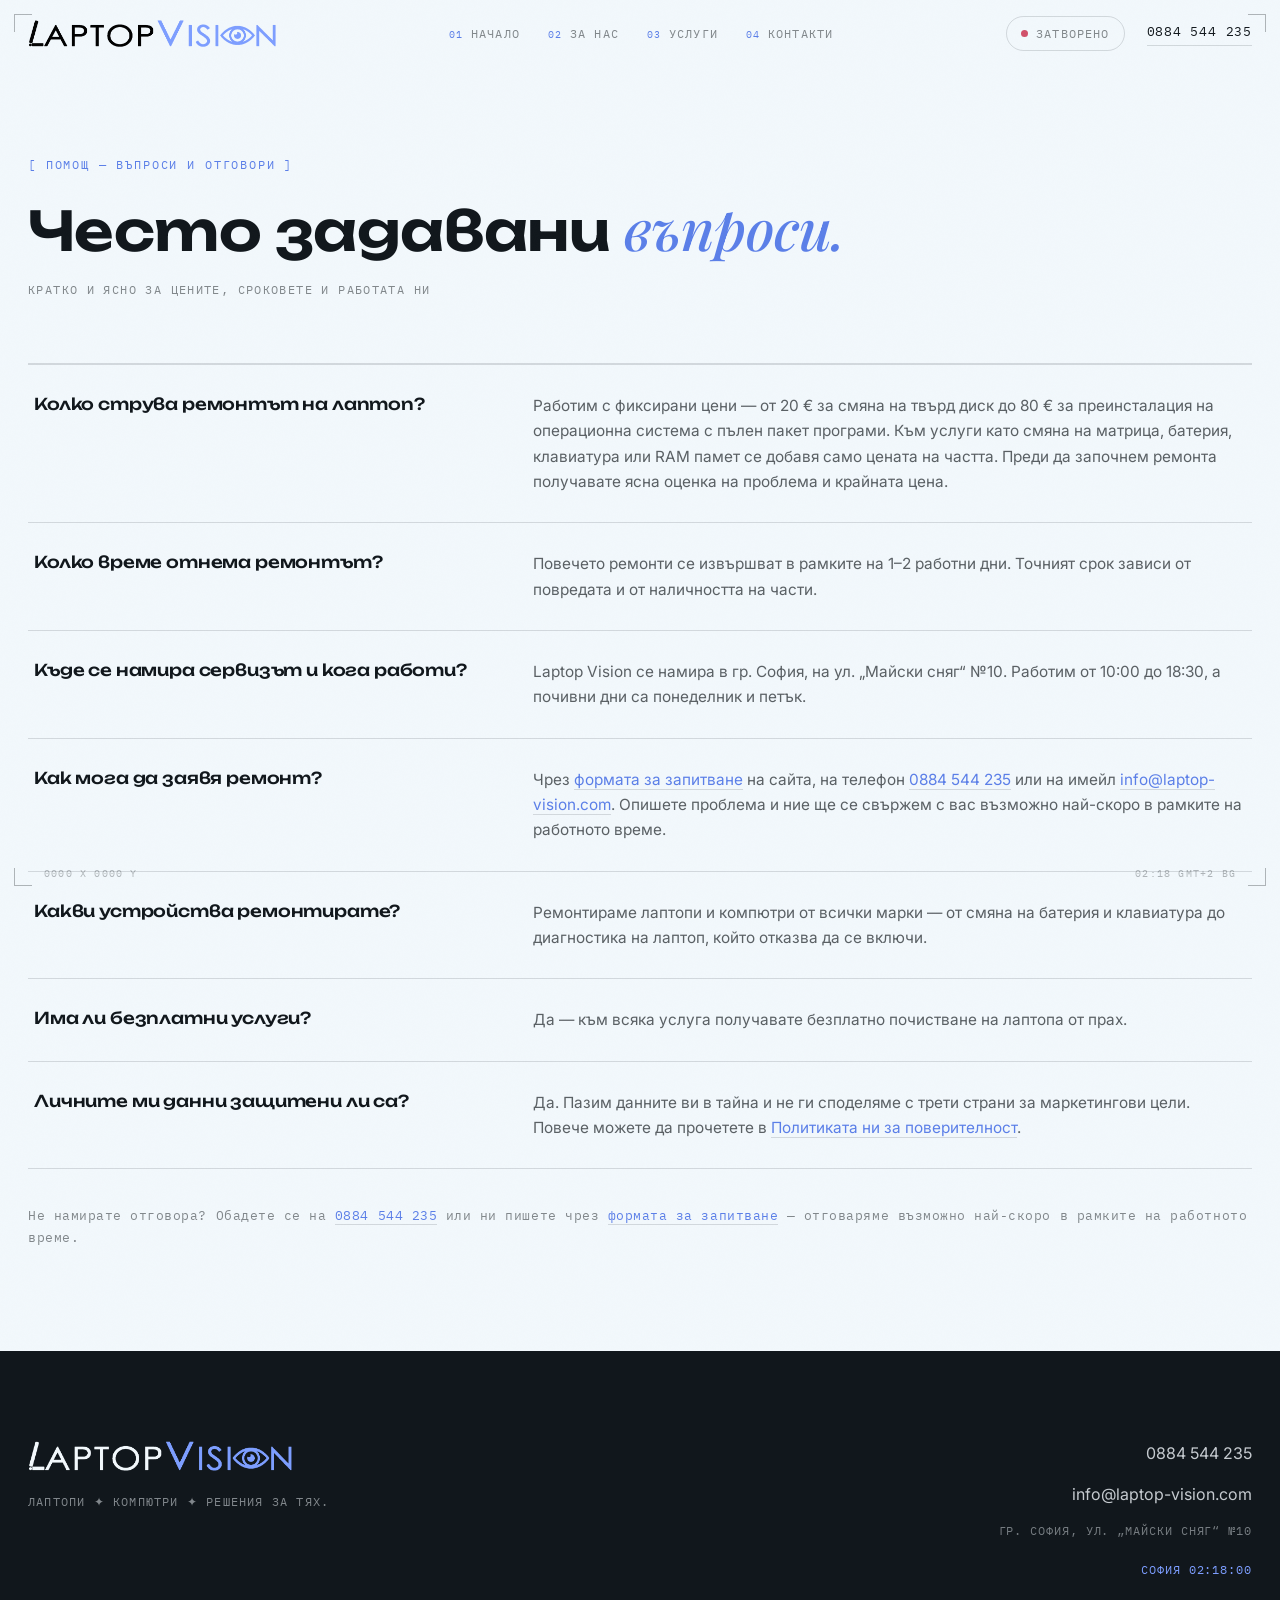
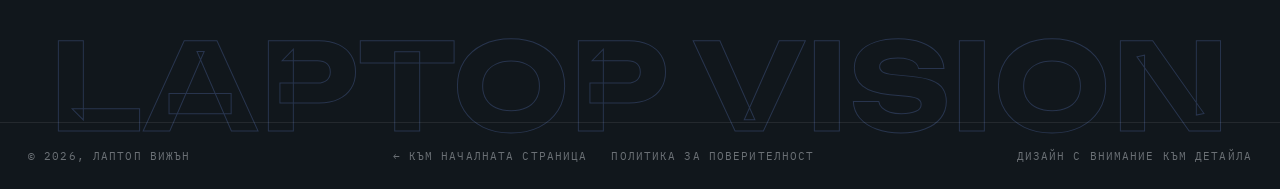
==== faq.html @ ecd18045 "Initial commit" ====
<!DOCTYPE html>
<html lang="bg">
<head>
<meta charset="UTF-8">
<meta name="viewport" content="width=device-width, initial-scale=1.0">
<title>Често задавани въпроси | Laptop Vision — Сервиз за лаптопи, София</title>
<meta name="description" content="Отговори на честите въпроси за Laptop Vision — цени за ремонт на лаптопи, срокове, работно време, адрес в София и защита на личните данни.">
<meta name="robots" content="index, follow">
<meta name="author" content="Laptop Vision">
<meta name="theme-color" content="#7d9eff">
<link rel="canonical" href="https://laptop-vision.com/faq.html">
<meta property="og:type" content="website">
<meta property="og:site_name" content="Laptop Vision">
<meta property="og:locale" content="bg_BG">
<meta property="og:url" content="https://laptop-vision.com/faq.html">
<meta property="og:title" content="Често задавани въпроси | Laptop Vision">
<meta property="og:description" content="Цени, срокове, работно време и отговори на честите въпроси за ремонта на лаптопи и компютри в София.">
<meta property="og:image" content="https://laptop-vision.com/assets/og-image.jpg">
<meta name="twitter:card" content="summary_large_image">
<meta name="twitter:image" content="https://laptop-vision.com/assets/og-image.jpg">
<link rel="icon" type="image/png" href="assets/favicon.png">
<link rel="apple-touch-icon" href="assets/apple-touch-icon.png">
<link rel="preconnect" href="https://fonts.googleapis.com">
<link rel="preconnect" href="https://fonts.gstatic.com" crossorigin>
<link href="https://fonts.googleapis.com/css2?family=Unbounded:wght@400;500;600;700&family=Inter:wght@400;500;600&family=IBM+Plex+Mono:wght@400;500&family=Playfair+Display:ital,wght@1,500;1,600&display=swap" rel="stylesheet">
<link rel="stylesheet" href="styles.css">
<script type="application/ld+json">
{
  "@context": "https://schema.org",
  "@type": "FAQPage",
  "@id": "https://laptop-vision.com/faq.html#faq",
  "inLanguage": "bg",
  "mainEntity": [
    {
      "@type": "Question",
      "name": "Колко струва ремонтът на лаптоп?",
      "acceptedAnswer": { "@type": "Answer", "text": "Работим с фиксирани цени — от 20 € за смяна на твърд диск до 80 € за преинсталация на операционна система с пълен пакет програми. Към услуги като смяна на матрица, батерия, клавиатура или RAM памет се добавя само цената на частта. Преди да започнем ремонта получавате ясна оценка на проблема и крайната цена." }
    },
    {
      "@type": "Question",
      "name": "Колко време отнема ремонтът?",
      "acceptedAnswer": { "@type": "Answer", "text": "Повечето ремонти се извършват в рамките на 1–2 работни дни. Точният срок зависи от повредата и от наличността на части." }
    },
    {
      "@type": "Question",
      "name": "Къде се намира сервизът и кога работи?",
      "acceptedAnswer": { "@type": "Answer", "text": "Laptop Vision се намира в гр. София, на ул. „Майски сняг“ №10. Работим от 10:00 до 18:30, а почивни дни са понеделник и петък." }
    },
    {
      "@type": "Question",
      "name": "Как мога да заявя ремонт?",
      "acceptedAnswer": { "@type": "Answer", "text": "Чрез формата за запитване на сайта, на телефон 0884 544 235 или на имейл info@laptop-vision.com. Опишете проблема и ние ще се свържем с вас възможно най-скоро в рамките на работното време." }
    },
    {
      "@type": "Question",
      "name": "Какви устройства ремонтирате?",
      "acceptedAnswer": { "@type": "Answer", "text": "Ремонтираме лаптопи и компютри от всички марки — от смяна на батерия и клавиатура до диагностика на лаптоп, който отказва да се включи." }
    },
    {
      "@type": "Question",
      "name": "Има ли безплатни услуги?",
      "acceptedAnswer": { "@type": "Answer", "text": "Да — към всяка услуга получавате безплатно почистване на лаптопа от прах." }
    },
    {
      "@type": "Question",
      "name": "Личните ми данни защитени ли са?",
      "acceptedAnswer": { "@type": "Answer", "text": "Да. Пазим данните ви в тайна и не ги споделяме с трети страни за маркетингови цели. Повече можете да прочетете в Политиката ни за поверителност." }
    }
  ]
}
</script>
</head>
<body>

<!-- HUD frame -->
<div class="hud" aria-hidden="true">
  <span class="hud-corner hud-tl"></span>
  <span class="hud-corner hud-tr"></span>
  <span class="hud-corner hud-bl"></span>
  <span class="hud-corner hud-br"></span>
  <span class="hud-coords" id="hudCoords">0000 X 0000 Y</span>
  <span class="hud-time"><span id="hudClock">--:--</span> GMT+2 BG</span>
</div>
<div class="scroll-progress" id="scrollProgress" aria-hidden="true"></div>
<div class="grain" aria-hidden="true"></div>
<div class="cursor" id="cursor" aria-hidden="true"><span></span></div>

<!-- ============ NAV ============ -->
<header class="nav" id="nav">
  <div class="nav-inner">
    <a href="index.html" class="nav-logo" aria-label="Laptop Vision — начало">
      <img src="assets/logo.png" alt="Laptop Vision — сервиз за лаптопи и компютри в София" width="1914" height="231">
    </a>
    <nav class="nav-links" id="navLinks" aria-label="Основна навигация">
      <a href="index.html#home" class="nav-link"><i>01</i>Начало</a>
      <a href="index.html#about" class="nav-link"><i>02</i>За нас</a>
      <a href="index.html#services" class="nav-link"><i>03</i>Услуги</a>
      <a href="index.html#contacts" class="nav-link"><i>04</i>Контакти</a>
    </nav>
    <div class="nav-actions">
      <span class="nav-status" id="navStatus"><span class="status-dot"></span><em>—</em></span>
      <a href="tel:0884544235" class="nav-phone">0884 544 235</a>
      <a href="tel:0884544235" class="nav-call" aria-label="Обадете ни се — 0884 544 235">
        <svg viewBox="0 0 24 24" fill="none" stroke="currentColor" stroke-width="2.1" stroke-linecap="round" stroke-linejoin="round" aria-hidden="true"><path d="M22 16.92v3a2 2 0 0 1-2.18 2 19.79 19.79 0 0 1-8.63-3.07 19.5 19.5 0 0 1-6-6 19.79 19.79 0 0 1-3.07-8.67A2 2 0 0 1 4.11 2h3a2 2 0 0 1 2 1.72 12.84 12.84 0 0 0 .7 2.81 2 2 0 0 1-.45 2.11L8.09 9.91a16 16 0 0 0 6 6l1.27-1.27a2 2 0 0 1 2.11-.45 12.84 12.84 0 0 0 2.81.7A2 2 0 0 1 22 16.92z"/></svg>
      </a>
      <button class="nav-burger" id="navBurger" aria-label="Меню" aria-expanded="false">
        <span></span><span></span>
      </button>
    </div>
  </div>
</header>

<main>

<!-- ============ ЧЕСТО ЗАДАВАНИ ВЪПРОСИ ============ -->
<section class="legal">
  <div class="container">
    <header class="sec-head legal-head">
      <span class="sec-tag">[ Помощ — Въпроси и отговори ]</span>
      <h1 class="sec-title">Често задавани <em>въпроси.</em></h1>
      <p class="legal-updated">Кратко и ясно за цените, сроковете и работата ни</p>
    </header>

    <div class="faq-list">
      <div class="faq-item">
        <h3>Колко струва ремонтът на лаптоп?</h3>
        <p>Работим с фиксирани цени — от 20 € за смяна на твърд диск до 80 € за преинсталация на операционна система с пълен пакет програми. Към услуги като смяна на матрица, батерия, клавиатура или RAM памет се добавя само цената на частта. Преди да започнем ремонта получавате ясна оценка на проблема и крайната цена.</p>
      </div>
      <div class="faq-item">
        <h3>Колко време отнема ремонтът?</h3>
        <p>Повечето ремонти се извършват в рамките на 1–2 работни дни. Точният срок зависи от повредата и от наличността на части.</p>
      </div>
      <div class="faq-item">
        <h3>Къде се намира сервизът и кога работи?</h3>
        <p>Laptop Vision се намира в гр. София, на ул. „Майски сняг“ №10. Работим от 10:00 до 18:30, а почивни дни са понеделник и петък.</p>
      </div>
      <div class="faq-item">
        <h3>Как мога да заявя ремонт?</h3>
        <p>Чрез <a href="index.html#contacts">формата за запитване</a> на сайта, на телефон <a href="tel:0884544235">0884 544 235</a> или на имейл <a href="mailto:info@laptop-vision.com">info@laptop-vision.com</a>. Опишете проблема и ние ще се свържем с вас възможно най-скоро в рамките на работното време.</p>
      </div>
      <div class="faq-item">
        <h3>Какви устройства ремонтирате?</h3>
        <p>Ремонтираме лаптопи и компютри от всички марки — от смяна на батерия и клавиатура до диагностика на лаптоп, който отказва да се включи.</p>
      </div>
      <div class="faq-item">
        <h3>Има ли безплатни услуги?</h3>
        <p>Да — към всяка услуга получавате безплатно почистване на лаптопа от прах.</p>
      </div>
      <div class="faq-item">
        <h3>Личните ми данни защитени ли са?</h3>
        <p>Да. Пазим данните ви в тайна и не ги споделяме с трети страни за маркетингови цели. Повече можете да прочетете в <a href="privacy.html">Политиката ни за поверителност</a>.</p>
      </div>
    </div>

    <p class="faq-more">Не намирате отговора? Обадете се на <a href="tel:0884544235">0884 544 235</a> или ни пишете чрез <a href="index.html#contacts">формата за запитване</a> — отговаряме възможно най-скоро в рамките на работното време.</p>
  </div>
</section>

</main>

<!-- ============ FOOTER ============ -->
<footer class="footer">
  <div class="container">
    <div class="footer-top">
      <div class="footer-brand">
        <img src="assets/logo-light.png" alt="Laptop Vision" class="footer-logo" width="1914" height="231" loading="lazy" decoding="async">
        <p class="footer-slogan">Лаптопи ✦ Компютри ✦ Решения за тях.</p>
      </div>
      <div class="footer-contact">
        <a href="tel:0884544235">0884 544 235</a>
        <a href="mailto:info@laptop-vision.com">info@laptop-vision.com</a>
        <span>гр. София, ул. „Майски сняг“ №10</span>
        <span class="footer-clock" id="footerClock">София --:--:--</span>
      </div>
    </div>
  </div>
  <div class="footer-ghost" aria-hidden="true">LAPTOP VISION</div>
  <div class="footer-bottom">
    <div class="container">
      <span>© <span id="year">2026</span>, Лаптоп Вижън</span>
      <span class="footer-links">
        <a href="index.html" class="footer-legal">← Към началната страница</a>
        <a href="privacy.html" class="footer-legal">Политика за поверителност</a>
      </span>
      <span>Дизайн с внимание към детайла</span>
    </div>
  </div>
</footer>

<script src="script.js"></script>
</body>
</html>
---- styles.css ----
/* ============================================================
   Laptop Vision — technical editorial
   Wisteria #7d9eff · Alice #f2f8fc · Ink #11171c
   ============================================================ */

:root {
  --wisteria: #7d9eff;
  --wisteria-deep: #5b7fe8;
  --wisteria-soft: rgba(125, 158, 255, 0.13);
  --alice: #f2f8fc;
  --ink: #11171c;
  --ink-70: rgba(17, 23, 28, 0.68);
  --ink-50: rgba(17, 23, 28, 0.5);
  --ink-30: rgba(17, 23, 28, 0.3);
  --line: rgba(17, 23, 28, 0.14);
  --line-soft: rgba(17, 23, 28, 0.08);
  --font-d: "Unbounded", sans-serif;
  --font-b: "Inter", sans-serif;
  --font-m: "IBM Plex Mono", monospace;
  --font-s: "Playfair Display", serif;
  --ease: cubic-bezier(0.22, 1, 0.36, 1);
}

* { margin: 0; padding: 0; box-sizing: border-box; }
html { scroll-behavior: smooth; -webkit-text-size-adjust: 100%; }

body {
  font-family: var(--font-b);
  background: var(--alice);
  color: var(--ink);
  line-height: 1.65;
  overflow-x: hidden;
}

::selection { background: var(--wisteria); color: var(--ink); }
img { max-width: 100%; display: block; }
a { color: inherit; text-decoration: none; }
button { font-family: inherit; cursor: pointer; border: none; background: none; }
input, select, textarea { font-family: inherit; font-size: 1rem; color: var(--ink); }
ul { list-style: none; }

:focus-visible { outline: 2px solid var(--wisteria-deep); outline-offset: 3px; }

.container { width: min(1240px, calc(100% - 56px)); margin-inline: auto; }
.section { padding: clamp(56px, 6.5vw, 96px) 0; scroll-margin-top: 60px; position: relative; }

/* ---------- Grain ---------- */
.grain {
  position: fixed; inset: -50%; z-index: 2000; pointer-events: none;
  background-image: url("data:image/svg+xml,%3Csvg xmlns='http://www.w3.org/2000/svg' width='300' height='300'%3E%3Cfilter id='n'%3E%3CfeTurbulence type='fractalNoise' baseFrequency='0.9' numOctaves='2'/%3E%3C/filter%3E%3Crect width='300' height='300' filter='url(%23n)' opacity='0.5'/%3E%3C/svg%3E");
  opacity: 0.035;
  animation: grainShift 0.9s steps(4) infinite;
}
@keyframes grainShift {
  0% { transform: translate(0,0); } 25% { transform: translate(-2%,1%); }
  50% { transform: translate(1%,-2%); } 75% { transform: translate(-1%,2%); } 100% { transform: translate(0,0); }
}

/* ---------- HUD frame ---------- */
.hud { position: fixed; inset: 0; z-index: 1500; pointer-events: none; }
.hud-corner {
  position: absolute; width: 18px; height: 18px;
  border-color: var(--ink-30); border-style: solid; border-width: 0;
}
.hud-tl { top: 14px; left: 14px; border-top-width: 1px; border-left-width: 1px; }
.hud-tr { top: 14px; right: 14px; border-top-width: 1px; border-right-width: 1px; }
.hud-bl { bottom: 14px; left: 14px; border-bottom-width: 1px; border-left-width: 1px; }
.hud-br { bottom: 14px; right: 14px; border-bottom-width: 1px; border-right-width: 1px; }
.hud-coords, .hud-time {
  position: absolute; bottom: 18px;
  font-family: var(--font-m); font-size: 10px; letter-spacing: 0.12em;
  color: var(--ink-30);
}
.hud-coords { left: 44px; }
.hud-time { right: 44px; }

/* ---------- Scroll progress ---------- */
.scroll-progress {
  position: fixed; top: 0; left: 0; height: 2px; width: 0;
  background: var(--wisteria); z-index: 1600;
}

/* ---------- Custom cursor ---------- */
.cursor {
  position: fixed; top: 0; left: 0; z-index: 1900; pointer-events: none;
  width: 34px; height: 34px; margin: -17px 0 0 -17px;
  border: 1px solid var(--ink-50); border-radius: 50%;
  display: none;
  transition: width 0.3s var(--ease), height 0.3s var(--ease),
              margin 0.3s var(--ease), border-color 0.3s, background 0.3s;
}
.cursor span {
  position: absolute; top: 50%; left: 50%; width: 4px; height: 4px;
  background: var(--wisteria-deep); border-radius: 50%;
  transform: translate(-50%, -50%);
}
.cursor.is-hover {
  width: 56px; height: 56px; margin: -28px 0 0 -28px;
  border-color: var(--wisteria-deep);
  background: rgba(125, 158, 255, 0.12);
}
@media (pointer: fine) { .cursor { display: block; } }

/* ---------- Buttons ---------- */
.btn {
  display: inline-flex; align-items: center; gap: 12px;
  font-family: var(--font-m); font-weight: 500; font-size: 0.85rem;
  letter-spacing: 0.06em; text-transform: uppercase;
  border-radius: 999px; white-space: nowrap;
  transition: transform 0.4s var(--ease), box-shadow 0.4s var(--ease), background 0.35s, color 0.35s;
  position: relative; overflow: hidden;
}
.btn svg { width: 17px; height: 17px; transition: transform 0.4s var(--ease); }
.btn:hover svg { transform: translateX(5px); }
.btn-primary {
  background: var(--ink); color: var(--alice); padding: 17px 32px;
  box-shadow: 0 12px 32px -10px rgba(17, 23, 28, 0.35);
}
.btn-primary::after {
  content: ""; position: absolute; inset: 0;
  background: linear-gradient(105deg, transparent 30%, rgba(125,158,255,.55) 50%, transparent 70%);
  transform: translateX(-130%);
  transition: transform 0.8s var(--ease);
}
.btn-primary:hover { transform: translateY(-3px); box-shadow: 0 18px 40px -12px rgba(91,127,232,.55); }
.btn-primary:hover::after { transform: translateX(130%); }
.btn-light { background: var(--alice); color: var(--ink); padding: 15px 30px; }
.btn-light:hover { transform: translateY(-3px); box-shadow: 0 14px 30px -8px rgba(0,0,0,.4); }
.btn-block { width: 100%; justify-content: center; }

.btn-link {
  font-family: var(--font-m); font-size: 0.85rem; letter-spacing: 0.06em;
  text-transform: uppercase; color: var(--ink);
  border-bottom: 1px solid var(--ink); padding-bottom: 4px;
  display: inline-flex; gap: 8px; align-items: center;
  transition: color 0.3s, border-color 0.3s;
}
.btn-link-arrow { transition: transform 0.35s var(--ease); display: inline-block; }
.btn-link:hover { color: var(--wisteria-deep); border-color: var(--wisteria-deep); }
.btn-link:hover .btn-link-arrow { transform: translateY(4px); }

/* ---------- Nav ---------- */
.nav {
  position: fixed; top: 0; left: 0; right: 0; z-index: 1000;
  border-bottom: 1px solid transparent;
  transition: background 0.4s, border-color 0.4s, backdrop-filter 0.4s;
}
.nav.is-scrolled {
  background: rgba(242, 248, 252, 0.85);
  backdrop-filter: blur(16px) saturate(1.3);
  -webkit-backdrop-filter: blur(16px) saturate(1.3);
  border-bottom-color: var(--line-soft);
}
.nav-inner {
  width: min(1360px, calc(100% - 56px)); margin-inline: auto;
  display: flex; align-items: center; justify-content: space-between;
  gap: 28px; padding: 16px 0;
}
.nav-logo { min-width: 0; }
.nav-logo img { height: auto; width: auto; max-height: 30px; transition: transform 0.4s var(--ease); }
.nav-logo:hover img { transform: scale(1.05); }

.nav-links { display: flex; gap: 28px; }
.nav-link {
  font-family: var(--font-m); font-size: 0.78rem; letter-spacing: 0.1em;
  text-transform: uppercase; color: var(--ink-50);
  display: inline-flex; align-items: baseline; gap: 7px;
  transition: color 0.3s; position: relative;
}
.nav-link i { font-style: normal; font-size: 0.62rem; color: var(--wisteria-deep); }
.nav-link::after {
  content: ""; position: absolute; left: 0; bottom: -5px; height: 1px; width: 0;
  background: var(--ink); transition: width 0.35s var(--ease);
}
.nav-link:hover { color: var(--ink); }
.nav-link:hover::after { width: 100%; }
.nav-link.is-active { color: var(--ink); }
.nav-link.is-active::after { width: 100%; background: var(--wisteria-deep); }

.nav-actions { display: flex; align-items: center; gap: 22px; }
.nav-status {
  display: inline-flex; align-items: center; gap: 8px;
  font-family: var(--font-m); font-size: 0.72rem; letter-spacing: 0.1em;
  text-transform: uppercase; color: var(--ink-50);
  border: 1px solid var(--line); border-radius: 999px; padding: 7px 14px;
}
.nav-status em { font-style: normal; }
.status-dot { width: 7px; height: 7px; border-radius: 50%; background: var(--ink-30); }
.nav-status.open .status-dot {
  background: #35b26f; box-shadow: 0 0 0 0 rgba(53,178,111,.5);
  animation: pulse 2.2s ease-out infinite;
}
.nav-status.open { color: var(--ink); border-color: rgba(53,178,111,.4); }
.nav-status.closed .status-dot { background: #d1506a; }
@keyframes pulse {
  0% { box-shadow: 0 0 0 0 rgba(53,178,111,.45); }
  70% { box-shadow: 0 0 0 8px rgba(53,178,111,0); }
  100% { box-shadow: 0 0 0 0 rgba(53,178,111,0); }
}
.nav-phone {
  font-family: var(--font-m); font-size: 0.82rem; letter-spacing: 0.06em;
  color: var(--ink); border-bottom: 1px solid var(--line);
  padding-bottom: 2px; transition: border-color 0.3s, color 0.3s;
  white-space: nowrap;
}
.nav-phone:hover { color: var(--wisteria-deep); border-color: var(--wisteria-deep); }

/* Mobile quick-call button (shown only when the text number is hidden) */
.nav-call {
  display: none; width: 40px; height: 40px; border-radius: 50%; flex: none;
  align-items: center; justify-content: center;
  background: var(--wisteria); color: var(--ink);
  box-shadow: 0 0 0 0 rgba(125,158,255,.5);
  animation: call-pulse 2.4s ease-out infinite;
  transition: transform 0.25s var(--ease), background 0.3s;
}
.nav-call svg { width: 17px; height: 17px; }
.nav-call:hover { background: var(--wisteria-deep); }
.nav-call:active { transform: scale(0.9); }
@keyframes call-pulse {
  0% { box-shadow: 0 0 0 0 rgba(125,158,255,.45); }
  70% { box-shadow: 0 0 0 10px rgba(125,158,255,0); }
  100% { box-shadow: 0 0 0 0 rgba(125,158,255,0); }
}
@media (prefers-reduced-motion: reduce) { .nav-call { animation: none; } }

.nav-burger { display: none; flex-direction: column; gap: 6px; padding: 10px; }
.nav-burger span {
  width: 26px; height: 1.5px; background: var(--ink);
  transition: transform 0.35s var(--ease), opacity 0.3s;
}
.nav-burger.is-open span:nth-child(1) { transform: translateY(4px) rotate(45deg); }
.nav-burger.is-open span:nth-child(2) { transform: translateY(-3.5px) rotate(-45deg); }

/* ---------- Hero ---------- */
.hero {
  position: relative; min-height: 100svh;
  display: flex; flex-direction: column; justify-content: center;
  padding: clamp(120px, 15vh, 170px) 0 110px; overflow: hidden;
}
.hero::before {
  content: ""; position: absolute; inset: 0;
  background-image:
    linear-gradient(rgba(17,23,28,.05) 1px, transparent 1px),
    linear-gradient(90deg, rgba(17,23,28,.05) 1px, transparent 1px);
  background-size: 72px 72px;
  mask-image: radial-gradient(ellipse 80% 70% at 40% 45%, #000 25%, transparent 78%);
  -webkit-mask-image: radial-gradient(ellipse 80% 70% at 40% 45%, #000 25%, transparent 78%);
}
.hero::after {
  content: ""; position: absolute; top: -20%; right: -10%;
  width: 60vw; height: 60vw; border-radius: 50%;
  background: radial-gradient(circle, rgba(125,158,255,.22), transparent 62%);
  pointer-events: none;
}
.hero-ghost {
  position: absolute; right: -2vw; bottom: -6vw;
  font-family: var(--font-d); font-weight: 700;
  font-size: 34vw; line-height: 0.8; letter-spacing: -0.04em;
  color: transparent;
  -webkit-text-stroke: 1px rgba(17,23,28,0.07);
  pointer-events: none; user-select: none;
}

.hero-inner {
  position: relative; z-index: 2;
  width: min(1360px, calc(100% - 56px)); margin-inline: auto;
  display: grid; grid-template-columns: 1.15fr 0.85fr;
  gap: clamp(40px, 6vw, 90px); align-items: center;
}

.hero-anim { opacity: 0; transform: translateY(30px); animation: heroIn 1s var(--ease) forwards; animation-delay: var(--d, 0s); }
@keyframes heroIn { to { opacity: 1; transform: translateY(0); } }

.hero-meta {
  display: flex; gap: 26px; flex-wrap: wrap;
  font-family: var(--font-m); font-size: 0.75rem; letter-spacing: 0.12em;
  text-transform: uppercase; color: var(--ink-50); margin-bottom: 38px;
}
.hero-meta span:first-child { color: var(--wisteria-deep); }

.hero-title {
  font-family: var(--font-d); font-weight: 600;
  font-size: clamp(1.7rem, 4.4vw, 3.6rem);
  line-height: 1.14; letter-spacing: -0.01em;
}
.hero-title .line { display: block; overflow: hidden; padding-bottom: 0.08em; margin-bottom: -0.08em; }
.br-mobile { display: none; }
.hero-title .line-in { display: inline-block; transform: translateY(110%); }
.hero-title .line-in.hero-anim { animation-name: lineIn; }
@keyframes lineIn { to { opacity: 1; transform: translateY(0); } }
.hero-title em {
  font-family: var(--font-s); font-style: italic; font-weight: 500;
  font-size: 1.06em; color: var(--wisteria-deep); letter-spacing: 0;
}

.hero-sub {
  margin-top: 30px; font-size: clamp(1rem, 1.6vw, 1.2rem);
  color: var(--ink-70); max-width: 480px;
}
.hero-cta { display: flex; align-items: center; gap: 34px; flex-wrap: wrap; margin-top: 44px; }

.hero-foot {
  display: flex; align-items: center; gap: 18px; flex-wrap: wrap;
  margin-top: 64px; padding-top: 26px; border-top: 1px solid var(--line-soft);
  font-family: var(--font-m); font-size: 0.72rem; letter-spacing: 0.1em;
  text-transform: uppercase; color: var(--ink-50);
}
.hf-sep { width: 5px; height: 5px; background: var(--wisteria); transform: rotate(45deg); }

/* photo frame */
.hero-fig { position: relative; }
.hero-fig figcaption, .about-fig-main figcaption, .about-fig-sub figcaption {
  margin-top: 14px;
  font-family: var(--font-m); font-size: 0.68rem; letter-spacing: 0.12em;
  text-transform: uppercase; color: var(--ink-50);
  display: flex; justify-content: space-between;
}
.ph { position: relative; overflow: hidden; }
.ph img {
  width: 100%; height: 100%; object-fit: cover;
  filter: saturate(0.82) contrast(1.06);
  transition: filter 0.6s var(--ease), transform 0.9s var(--ease);
}
.ph::after {
  content: ""; position: absolute; inset: 0;
  background: linear-gradient(160deg, rgba(125,158,255,.28), rgba(17,23,28,.12));
  mix-blend-mode: soft-light; pointer-events: none;
}
.ph:hover img { filter: saturate(1) contrast(1.02); transform: scale(1.03); }
.ph-hero { aspect-ratio: 4 / 4.6; }
.ph-corner {
  position: absolute; width: 22px; height: 22px; z-index: 3;
  border-color: var(--wisteria); border-style: solid; border-width: 0;
}
.c-tl { top: 10px; left: 10px; border-top-width: 2px; border-left-width: 2px; }
.c-tr { top: 10px; right: 10px; border-top-width: 2px; border-right-width: 2px; }
.c-bl { bottom: 10px; left: 10px; border-bottom-width: 2px; border-left-width: 2px; }
.c-br { bottom: 10px; right: 10px; border-bottom-width: 2px; border-right-width: 2px; }

.hero-scroll {
  position: absolute; bottom: 34px; left: 50%; transform: translateX(-50%);
  display: flex; flex-direction: column; align-items: center; gap: 10px;
  font-family: var(--font-m); font-size: 0.62rem; letter-spacing: 0.3em;
  color: var(--ink-30);
  opacity: 0; animation: heroIn 1s var(--ease) 1.1s forwards;
}
.hero-scroll i {
  width: 1px; height: 42px; background: var(--ink-30);
  position: relative; overflow: hidden;
}
.hero-scroll i::after {
  content: ""; position: absolute; top: -50%; left: 0; width: 100%; height: 50%;
  background: var(--wisteria-deep);
  animation: scrollLine 1.8s var(--ease) infinite;
}
@keyframes scrollLine { to { top: 110%; } }

/* ---------- Marquee ---------- */
.marquee-band {
  background: var(--ink); color: var(--alice);
  padding: 20px 0; overflow: hidden; position: relative; z-index: 3;
}
.marquee {
  display: flex; width: max-content;
  animation: marquee 40s linear infinite;
}
.marquee:hover { animation-play-state: paused; }
.marquee-track {
  display: flex; align-items: center; gap: 44px; padding-right: 44px;
}
@keyframes marquee { from { transform: translateX(0); } to { transform: translateX(-50%); } }
.marquee-track span {
  display: inline-flex; align-items: baseline; gap: 12px;
  font-family: var(--font-d); font-weight: 500;
  font-size: clamp(0.85rem, 1.6vw, 1.1rem);
  text-transform: uppercase; letter-spacing: 0.08em; white-space: nowrap;
}
.marquee-track b {
  font-family: var(--font-m); font-weight: 400; font-size: 0.65em;
  color: var(--wisteria);
}
.marquee-track i { font-style: normal; color: var(--wisteria); font-size: 0.9rem; }

/* ---------- Section heads ---------- */
.sec-head { margin-bottom: clamp(38px, 4.5vw, 60px); max-width: 860px; }
.sec-tag {
  display: inline-block; font-family: var(--font-m); font-size: 0.72rem;
  letter-spacing: 0.16em; text-transform: uppercase;
  color: var(--wisteria-deep); margin-bottom: 22px;
}
.sec-tag.light { color: var(--wisteria); }
.sec-title {
  font-family: var(--font-d); font-weight: 600;
  font-size: clamp(1.7rem, 4.4vw, 3.4rem);
  line-height: 1.12; letter-spacing: -0.01em;
}
.sec-title em {
  font-family: var(--font-s); font-style: italic; font-weight: 500;
  color: var(--wisteria-deep); font-size: 1.05em;
}
.sec-sub { margin-top: 20px; color: var(--ink-70); font-size: 1.05rem; max-width: 560px; }

/* ---------- Reveal ---------- */
.js .reveal {
  opacity: 0; transform: translateY(36px);
  transition: opacity 0.9s var(--ease), transform 0.9s var(--ease);
  transition-delay: var(--d, 0s);
}
.js .reveal.is-visible { opacity: 1; transform: translateY(0); }

/* ---------- About ---------- */
.about-grid {
  display: grid; grid-template-columns: 1fr 1fr;
  gap: clamp(44px, 6vw, 90px); align-items: start;
}
.about-text .lead { font-size: 1.2rem; line-height: 1.7; margin-bottom: 20px; color: var(--ink); }
.about-text p + p { margin-top: 16px; }
.about-text p { color: var(--ink-70); }
.about-text p em { font-family: var(--font-s); font-style: italic; color: var(--ink); }

.about-media { position: relative; padding-bottom: 90px; }
.about-fig-main { position: relative; z-index: 1; }
.about-fig-main .ph { aspect-ratio: 4 / 3.1; }
.about-fig-sub {
  position: absolute; right: -14px; bottom: 0; width: 42%; z-index: 2;
  border: 6px solid var(--alice);
}
.about-fig-sub .ph { aspect-ratio: 3 / 4; }
.about-fig-sub figcaption { font-size: 0.6rem; }
.ph-duo img { filter: grayscale(1) contrast(1.08); }
.ph-duo:hover img { filter: grayscale(0) contrast(1.02); }

.about-values {
  margin-top: clamp(44px, 5vw, 72px);
  display: grid; grid-template-columns: repeat(4, 1fr);
  border-top: 1px solid var(--line);
}
.val {
  padding: 30px 28px 8px 0;
  border-right: 1px solid var(--line-soft);
  transition: background 0.4s;
}
.val + .val { padding-left: 28px; }
.val:last-child { border-right: 0; }
.val span {
  font-family: var(--font-m); font-size: 0.68rem; letter-spacing: 0.14em;
  color: var(--wisteria-deep); display: block; margin-bottom: 16px;
}
.val h3 { font-family: var(--font-d); font-weight: 600; font-size: 1rem; margin-bottom: 10px; }
.val p { font-size: 0.88rem; color: var(--ink-70); line-height: 1.6; }

/* ---------- Services list ---------- */
.free-ticket {
  display: flex; align-items: center; gap: 20px;
  border: 1px dashed rgba(91,127,232,.55);
  background: var(--wisteria-soft);
  padding: 16px 24px; margin-bottom: 14px;
}
.ft-tag {
  font-family: var(--font-m); font-size: 0.66rem; letter-spacing: 0.2em;
  color: var(--alice); background: var(--wisteria-deep);
  padding: 5px 12px; border-radius: 3px;
}
.ft-text { font-size: 0.95rem; color: var(--ink-70); }
.ft-text strong { color: var(--ink); }
.ft-star { margin-left: auto; color: var(--wisteria-deep); }

.svc-list { border-top: 1px solid var(--line); }
.svc-row {
  position: relative;
  display: grid; grid-template-columns: 64px 1fr auto 44px;
  align-items: center; gap: 24px;
  padding: 30px 18px;
  border-bottom: 1px solid var(--line);
  cursor: pointer;
  transition: padding 0.4s var(--ease);
}
.svc-row::before {
  content: ""; position: absolute; inset: 0;
  background: var(--ink);
  transform: scaleY(0); transform-origin: bottom;
  transition: transform 0.45s var(--ease);
  z-index: 0;
}
.svc-row:hover::before { transform: scaleY(1); }
.svc-row > * { position: relative; z-index: 1; }
.svc-idx {
  font-family: var(--font-m); font-size: 0.75rem; letter-spacing: 0.1em;
  color: var(--ink-30); transition: color 0.3s;
}
.svc-name {
  font-family: var(--font-d); font-weight: 500;
  font-size: clamp(0.95rem, 2vw, 1.35rem); line-height: 1.3;
  transition: color 0.3s;
  display: flex; flex-direction: column; gap: 4px;
}
.svc-name small {
  font-family: var(--font-m); font-weight: 400; font-size: 0.68rem;
  letter-spacing: 0.08em; text-transform: uppercase; color: var(--ink-50);
  transition: color 0.3s;
}
.svc-price {
  font-family: var(--font-d); font-weight: 600;
  font-size: clamp(1.2rem, 2.6vw, 1.9rem); letter-spacing: -0.01em;
  transition: color 0.3s;
}
.svc-price sup { font-size: 0.5em; color: var(--wisteria-deep); margin-left: 2px; }
.svc-arrow {
  font-size: 1.3rem; color: var(--ink-30);
  transform: translate(0, 0) rotate(0deg);
  transition: transform 0.4s var(--ease), color 0.3s;
}
.svc-row:hover { padding-left: 30px; }
.svc-row:hover .svc-name, .svc-row:hover .svc-price { color: var(--alice); }
.svc-row:hover .svc-name small { color: rgba(242,248,252,.55); }
.svc-row:hover .svc-idx { color: var(--wisteria); }
.svc-row:hover .svc-arrow { color: var(--wisteria); transform: translate(4px, -4px); }

.svc-preview {
  position: fixed; z-index: 900; width: 300px; aspect-ratio: 3/2;
  pointer-events: none; overflow: hidden;
  opacity: 0; transform: scale(0.85) rotate(-3deg);
  transition: opacity 0.35s var(--ease), transform 0.45s var(--ease);
  box-shadow: 0 24px 60px -18px rgba(17,23,28,.45);
}
.svc-preview img { width: 100%; height: 100%; object-fit: cover; }
.svc-preview.is-on { opacity: 1; transform: scale(1) rotate(-3deg); }

/* ---------- Office panel ---------- */
.office-panel {
  position: relative; margin-top: clamp(56px, 7vw, 90px);
  color: var(--alice); overflow: hidden;
}
.office-bg {
  position: absolute; inset: 0; width: 100%; height: 100%;
  object-fit: cover; opacity: 0.35;
  filter: saturate(0.6);
}
.office-panel::after {
  content: ""; position: absolute; inset: 0;
  background: linear-gradient(120deg, rgba(17,23,28,.92) 30%, rgba(17,23,28,.55));
}
.office-inner {
  position: relative; z-index: 2;
  padding: clamp(40px, 5.5vw, 70px);
  max-width: 640px;
}
.office-inner h3 {
  font-family: var(--font-d); font-weight: 600;
  font-size: clamp(1.3rem, 2.8vw, 2rem); margin-bottom: 16px;
}
.office-inner p { color: rgba(242,248,252,.75); }
.office-inner p strong { color: var(--wisteria); }
.office-bottom {
  display: flex; align-items: center; gap: 28px; flex-wrap: wrap;
  margin-top: 32px;
}
.office-days { display: flex; gap: 10px; }
.day-pill {
  border: 1px solid rgba(125,158,255,.5); color: var(--wisteria);
  font-family: var(--font-m); font-size: 0.72rem; letter-spacing: 0.12em;
  text-transform: uppercase; padding: 9px 18px; border-radius: 999px;
}

/* ---------- FAQ ---------- */
.faq { margin-top: clamp(50px, 6vw, 84px); }
.faq .form-tag { display: inline-block; margin-bottom: 10px; }
.faq-item {
  display: grid; grid-template-columns: minmax(220px, 0.9fr) 1.4fr;
  gap: 16px 40px; padding: 24px 6px;
  border-top: 1px solid var(--line);
}
.faq-item:last-child { border-bottom: 1px solid var(--line); }
.faq-item h3 {
  font-family: var(--font-d); font-weight: 500; font-size: 1.02rem;
  line-height: 1.4; letter-spacing: -0.01em;
}
.faq-item p { color: var(--ink-70); font-size: 0.96rem; margin: 0; }
.faq-item a { color: var(--wisteria-deep); border-bottom: 1px solid var(--line); transition: border-color 0.3s; }
.faq-item a:hover { border-color: var(--wisteria-deep); }

/* ---------- Contacts ---------- */
.contacts-grid {
  display: grid; grid-template-columns: 1fr 1fr;
  gap: clamp(44px, 6vw, 90px); align-items: start;
}
.contacts-grid > * { min-width: 0; }
.ci-row {
  display: block; padding: 24px 0;
  border-bottom: 1px solid var(--line);
}
.ci-row:first-child { border-top: 1px solid var(--line); }
a.ci-row { transition: padding-left 0.35s var(--ease); }
a.ci-row:hover { padding-left: 12px; }
a.ci-row:hover .ci-value { color: var(--wisteria-deep); }
.ci-label {
  display: block; font-family: var(--font-m); font-size: 0.7rem;
  letter-spacing: 0.16em; text-transform: uppercase; color: var(--ink-50);
  margin-bottom: 8px;
}
.ci-value { font-size: 1.15rem; font-weight: 500; transition: color 0.3s; }
.ci-value.big {
  font-family: var(--font-d); font-weight: 600;
  font-size: clamp(1.3rem, 2.6vw, 1.8rem); letter-spacing: 0.01em;
}
.week { display: flex; gap: 8px; margin-top: 16px; flex-wrap: wrap; }
.wd {
  width: 42px; height: 42px; display: grid; place-items: center;
  border: 1px solid rgba(125,158,255,.4); background: var(--wisteria-soft);
  font-family: var(--font-m); font-size: 0.75rem; color: var(--wisteria-deep);
}
.wd.off {
  background: transparent; border-color: var(--line-soft);
  color: var(--ink-30); text-decoration: line-through;
}
.ci-note {
  display: block; margin-top: 12px;
  font-family: var(--font-m); font-size: 0.7rem; letter-spacing: 0.08em;
  color: var(--ink-50); text-transform: uppercase;
}

/* form */
.contact-form { position: relative; padding-top: 8px; }
.form-tag {
  display: block; font-family: var(--font-m); font-size: 0.72rem;
  letter-spacing: 0.16em; text-transform: uppercase;
  color: var(--wisteria-deep); margin-bottom: 34px;
}
.field-row { display: grid; grid-template-columns: 1fr 1fr; gap: 28px; }
.field { margin-bottom: 28px; position: relative; }
.field label {
  display: block; font-family: var(--font-m); font-size: 0.7rem;
  letter-spacing: 0.16em; text-transform: uppercase; color: var(--ink-50);
  margin-bottom: 10px;
}
.field input, .field textarea, .field select {
  width: 100%; background: transparent;
  border: 0; border-bottom: 1px solid var(--line);
  border-radius: 0; padding: 10px 2px 14px;
  transition: border-color 0.35s;
  appearance: none; -webkit-appearance: none; resize: vertical;
}
.field input::placeholder, .field textarea::placeholder { color: var(--ink-30); }
.field input:focus, .field textarea:focus, .field select:focus {
  outline: none; border-bottom-color: var(--wisteria-deep);
  box-shadow: 0 1px 0 var(--wisteria-deep);
}
.field.is-invalid input, .field.is-invalid textarea {
  border-bottom-color: #d1506a; box-shadow: 0 1px 0 #d1506a;
}
.field-err {
  display: none; font-family: var(--font-m); font-size: 0.68rem;
  letter-spacing: 0.06em; color: #c9405c; margin-top: 8px;
}
.field.is-invalid .field-err { display: block; }
.select-wrap { position: relative; }
.select-arrow {
  position: absolute; right: 4px; top: 50%; transform: translateY(-50%);
  pointer-events: none; color: var(--ink-50); font-size: 0.9rem;
}
.form-note {
  margin-top: 16px; text-align: center;
  font-family: var(--font-m); font-size: 0.68rem; letter-spacing: 0.06em;
  color: var(--ink-50);
}
.form-success {
  display: none; margin-top: 26px; padding: 20px 24px;
  border: 1px solid rgba(91,127,232,.5); background: var(--wisteria-soft);
  animation: heroIn 0.6s var(--ease);
}
.form-success.is-shown { display: block; }
.form-success strong {
  display: block; font-family: var(--font-d); font-weight: 600;
  font-size: 0.95rem; margin-bottom: 6px; color: var(--wisteria-deep);
}
.form-success span { font-size: 0.9rem; color: var(--ink-70); }
.form-success a { color: var(--wisteria-deep); font-weight: 600; text-decoration: underline; }

.form-error {
  display: none; margin-top: 26px; padding: 20px 24px;
  border: 1px solid rgba(201,64,92,.45); background: rgba(201,64,92,.07);
  animation: heroIn 0.6s var(--ease);
}
.form-error.is-shown { display: block; }
.form-error strong {
  display: block; font-family: var(--font-d); font-weight: 600;
  font-size: 0.95rem; margin-bottom: 6px; color: #c9405c;
}
.form-error span { font-size: 0.9rem; color: var(--ink-70); }
.form-error a { color: #c9405c; font-weight: 600; text-decoration: underline; }

.botcheck { position: absolute; left: -9999px; opacity: 0; pointer-events: none; }
.btn.is-sending { opacity: 0.65; cursor: progress; pointer-events: none; }

/* ---------- Footer ---------- */
.footer { background: var(--ink); color: var(--alice); position: relative; overflow: hidden; }
.footer-top {
  display: grid; grid-template-columns: 1.3fr 1fr;
  gap: 44px; padding: clamp(60px, 7vw, 90px) 0 50px;
  position: relative; z-index: 2; align-items: start;
}
.footer-logo { height: 32px; width: auto; margin-bottom: 20px; }
.footer-slogan {
  font-family: var(--font-m); font-size: 0.75rem; letter-spacing: 0.1em;
  color: rgba(242,248,252,.5); text-transform: uppercase;
}
.footer-contact { display: flex; flex-direction: column; gap: 14px; justify-self: end; text-align: right; }
.footer-contact a {
  font-size: 1rem; color: rgba(242,248,252,.8); width: fit-content; margin-left: auto;
  transition: color 0.3s;
}
.footer-contact a:hover { color: var(--wisteria); }
.footer-contact span {
  font-family: var(--font-m); font-size: 0.72rem; letter-spacing: 0.08em;
  color: rgba(242,248,252,.45); text-transform: uppercase;
}
.footer-clock { margin-top: 6px; color: var(--wisteria) !important; }
.footer-ghost {
  font-family: var(--font-d); font-weight: 700; white-space: nowrap;
  font-size: clamp(3.4rem, 9.4vw, 9rem); line-height: 0.95;
  text-align: center; letter-spacing: 0.01em;
  color: transparent;
  -webkit-text-stroke: 1px rgba(125,158,255,0.22);
  user-select: none; pointer-events: none;
  margin-bottom: -0.18em;
}
.footer-bottom {
  border-top: 1px solid rgba(255,255,255,.08);
  padding: 24px 0; position: relative; z-index: 2;
}
.footer-bottom .container {
  display: flex; justify-content: space-between; gap: 16px; flex-wrap: wrap;
}
.footer-bottom span {
  font-family: var(--font-m); font-size: 0.7rem; letter-spacing: 0.1em;
  text-transform: uppercase; color: rgba(242,248,252,.4);
}

/* ---------- Responsive ---------- */
@media (max-width: 1080px) {
  .hero-inner { grid-template-columns: 1fr; }
  .hero-fig { max-width: 560px; }
  .hero-ghost { font-size: 46vw; bottom: -8vw; }
  .about-grid, .contacts-grid { grid-template-columns: 1fr; }
  .contact-form { order: -1; }
  .about-values { grid-template-columns: 1fr 1fr; }
  .val:nth-child(2n) { border-right: 0; }
  .val { border-bottom: 1px solid var(--line-soft); padding-bottom: 24px; }
  .footer-top { grid-template-columns: 1fr 1fr; }
  .nav-phone { display: none; }
  .nav-call { display: inline-flex; }
  .nav-actions { gap: 14px; }
}

@media (max-width: 760px) {
  .container { width: calc(100% - 40px); }
  .nav-links {
    position: fixed; top: 66px; left: 20px; right: 20px;
    flex-direction: column; gap: 2px;
    background: rgba(242,248,252,.97);
    backdrop-filter: blur(18px);
    border: 1px solid var(--line); padding: 14px;
    opacity: 0; transform: translateY(-10px);
    pointer-events: none;
    transition: opacity 0.3s var(--ease), transform 0.3s var(--ease);
  }
  .nav-links.is-open { opacity: 1; transform: translateY(0); pointer-events: auto; }
  .nav-link { padding: 13px 10px; }
  .nav-burger { display: flex; }
  .nav-status { display: none; }
  .nav-inner { width: calc(100% - 40px); gap: 16px; }
  .nav-logo img { max-height: 24px; }
  .br-mobile { display: block; }
  .hero { padding-top: 120px; }
  .hero-meta { gap: 8px 16px; font-size: 0.66rem; letter-spacing: 0.1em; margin-bottom: 26px; }
  .hero-cta { flex-direction: column; align-items: stretch; gap: 18px; }
  .hero-cta .btn { justify-content: center; }
  .hero-cta .btn-link { align-self: flex-start; }
  .hero-scroll { display: none; }
  .svc-row { grid-template-columns: 34px 1fr auto; gap: 12px; padding: 18px 6px; }
  .svc-row:hover { padding-left: 6px; }
  .svc-price { font-size: 1.25rem; }
  .svc-arrow { display: none; }
  .svc-preview { display: none; }
  .free-ticket { flex-wrap: wrap; gap: 10px 14px; padding: 14px 16px; }
  .ft-text { font-size: 0.86rem; }
  .ft-star { display: none; }
  .field-row { grid-template-columns: 1fr; }
  .faq-item { grid-template-columns: 1fr; gap: 8px; padding: 20px 4px; }
  .wd { width: 36px; height: 36px; font-size: 0.68rem; }
  .about-media { padding-bottom: 0; }
  .about-fig-main figcaption { max-width: 50%; }
  .about-fig-sub {
    position: relative; right: auto; bottom: auto;
    width: 48%; margin: -90px 0 0 auto; border-width: 5px;
  }
  .about-values { grid-template-columns: 1fr; }
  .val { border-right: 0; padding-left: 0 !important; }
  .footer-top { grid-template-columns: 1fr; gap: 34px; }
  .footer-contact { justify-self: start; text-align: left; }
  .footer-contact a { margin-left: 0; }
  .hud-coords, .hud-time { display: none; }
}

/* ---------- Reduced motion ---------- */
@media (prefers-reduced-motion: reduce) {
  html { scroll-behavior: auto; }
  *, *::before, *::after {
    animation-duration: 0.01ms !important;
    animation-iteration-count: 1 !important;
    transition-duration: 0.01ms !important;
  }
  .hero-anim, .js .reveal { opacity: 1; transform: none; }
  .hero-title .line-in { transform: none; }
  .marquee { animation: none; }
  .cursor { display: none !important; }
}

/* ---------- Consent checkbox ---------- */
.field-check { margin-bottom: 24px; }
.field .check {
  display: flex; align-items: flex-start; gap: 14px;
  margin-bottom: 0; cursor: pointer;
  font-family: var(--font-b); font-size: 0.92rem; letter-spacing: 0;
  text-transform: none; color: var(--ink-70);
}
.check input {
  position: absolute; width: 1px; height: 1px;
  opacity: 0; overflow: hidden;
}
.check-box {
  width: 22px; height: 22px; flex: none; margin-top: 1px;
  border: 1px solid var(--line); border-radius: 4px;
  display: grid; place-items: center;
  color: var(--alice); background: transparent;
  transition: background 0.25s, border-color 0.25s, box-shadow 0.25s;
}
.check-box svg {
  width: 12px; height: 10px;
  opacity: 0; transform: scale(0.4);
  transition: opacity 0.2s, transform 0.25s var(--ease);
}
.check input:checked + .check-box {
  background: var(--wisteria-deep); border-color: var(--wisteria-deep);
}
.check input:checked + .check-box svg { opacity: 1; transform: scale(1); }
.check input:focus-visible + .check-box { box-shadow: 0 0 0 3px rgba(125,158,255,.35); }
.check:hover .check-box { border-color: var(--wisteria-deep); }
.check-text { line-height: 1.55; }
.check-text a {
  color: var(--wisteria-deep); border-bottom: 1px solid currentColor;
  transition: color 0.3s;
}
.check-text a:hover { color: var(--ink); }
.field.is-invalid .check-box { border-color: #d1506a; box-shadow: 0 0 0 3px rgba(209,80,106,.14); }

/* ---------- Legal page ---------- */
.legal { padding: 150px 0 clamp(70px, 8vw, 110px); }
.legal-head { margin-bottom: clamp(44px, 5vw, 64px); }
.legal-updated {
  margin-top: 18px;
  font-family: var(--font-m); font-size: 0.72rem; letter-spacing: 0.12em;
  text-transform: uppercase; color: var(--ink-50);
}
.legal-list { border-top: 1px solid var(--line); }
.legal-item {
  display: grid; grid-template-columns: 70px 1fr; gap: 24px;
  padding: 34px 0; border-bottom: 1px solid var(--line);
}
.legal-idx {
  font-family: var(--font-m); font-size: 0.75rem; letter-spacing: 0.1em;
  color: var(--wisteria-deep); padding-top: 6px;
}
.legal-item h3 {
  font-family: var(--font-d); font-weight: 500; font-size: 1.02rem;
  margin-bottom: 12px;
}
.legal-item p, .legal-item li {
  color: var(--ink-70); line-height: 1.8; font-size: 0.97rem;
  max-width: 68ch;
}
.legal-item p + p { margin-top: 10px; }
.legal-item ul { margin: 8px 0 0; padding-left: 18px; list-style: disc; }
.legal-item li::marker { color: var(--wisteria-deep); }
.legal-item li + li { margin-top: 4px; }
.legal-item a { color: var(--wisteria-deep); border-bottom: 1px solid currentColor; }

@media (max-width: 760px) {
  .legal { padding-top: 120px; }
  .legal-item { grid-template-columns: 1fr; gap: 10px; padding: 26px 0; }
  .legal-idx { padding-top: 0; }
}

/* ---------- Footer legal link ---------- */
.footer-legal {
  font-family: var(--font-m); font-size: 0.7rem; letter-spacing: 0.1em;
  text-transform: uppercase; color: rgba(242,248,252,.4);
  transition: color 0.3s;
}
.footer-legal:hover { color: var(--wisteria); }
.footer-links { display: inline-flex; gap: 24px; flex-wrap: wrap; }

/* ---------- FAQ page ---------- */
.faq-list { border-top: 1px solid var(--line); }
.faq-list .faq-item { padding: 28px 6px; }
.faq-more {
  margin-top: 36px; font-family: var(--font-m); font-size: 0.82rem;
  letter-spacing: 0.04em; color: var(--ink-50);
}
.faq-more a { color: var(--wisteria-deep); border-bottom: 1px solid var(--line); transition: border-color 0.3s; }
.faq-more a:hover { border-color: var(--wisteria-deep); }
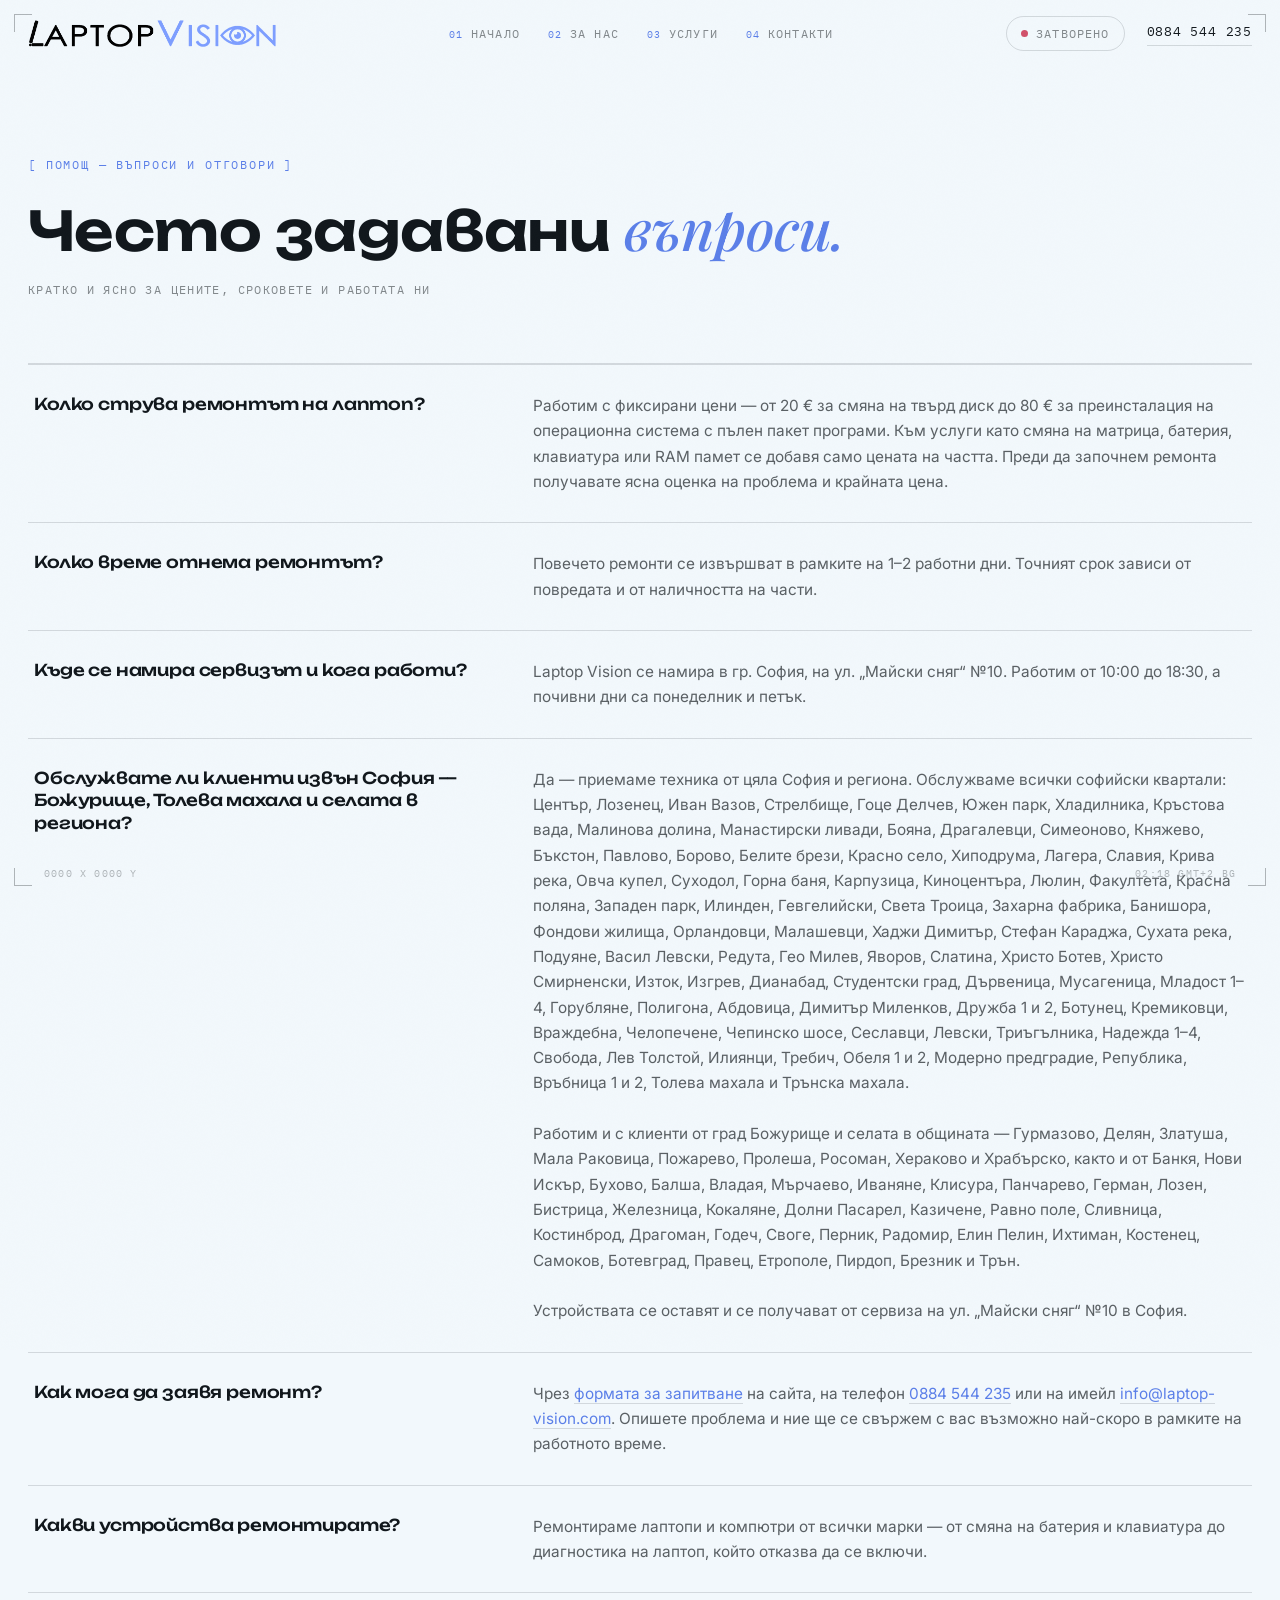
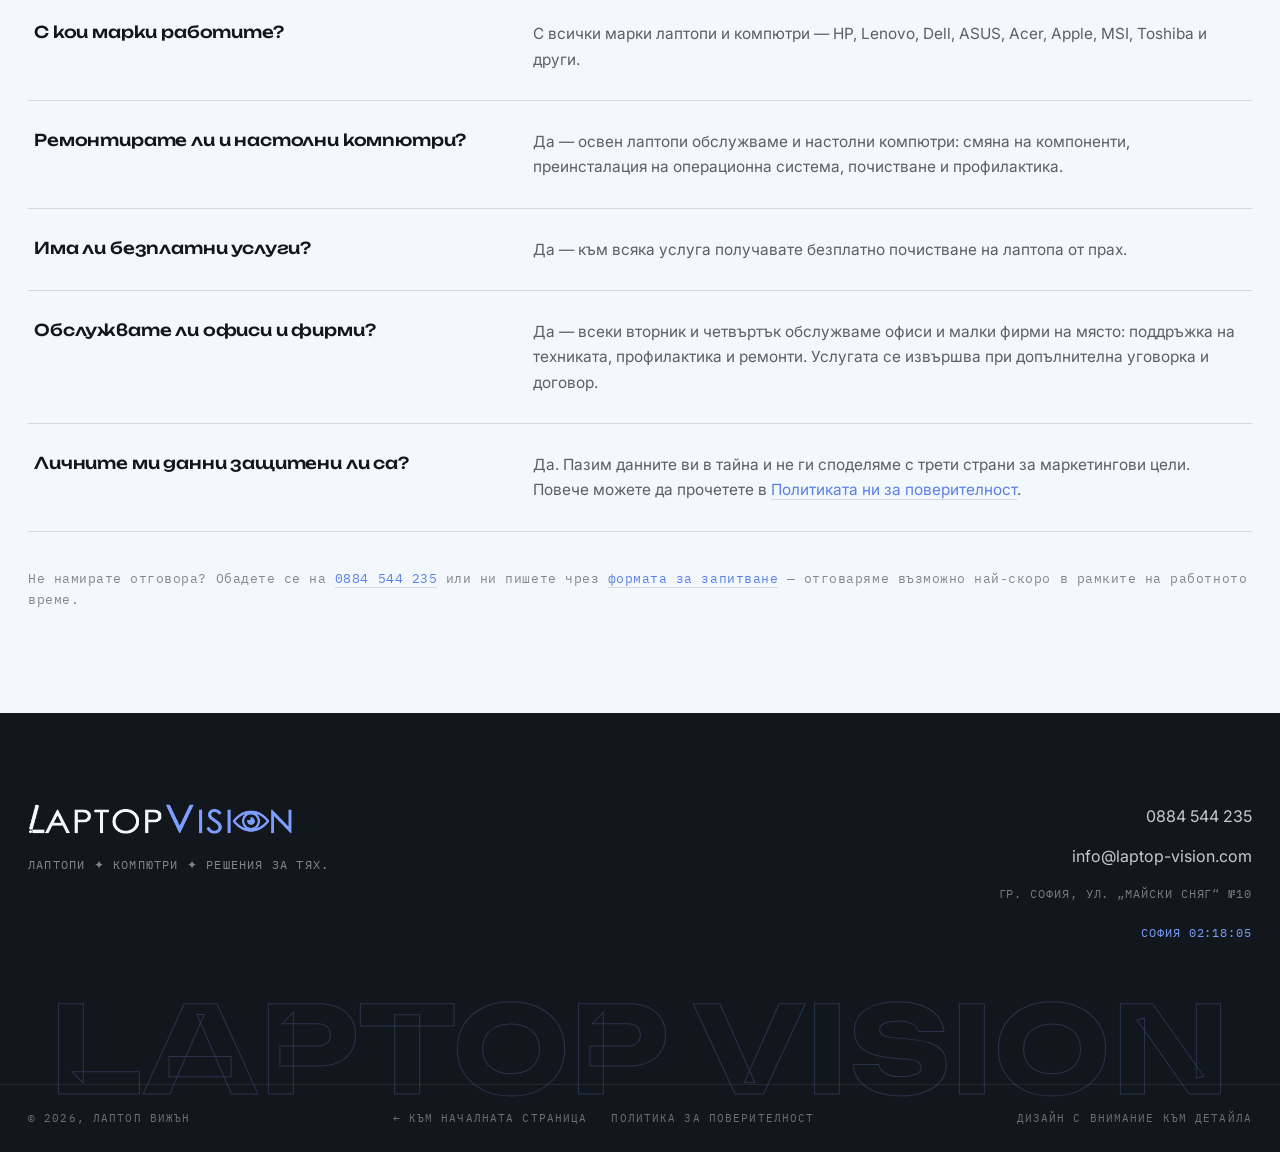
==== commit 91c30439: "Keywords and stuff that helps reach better updates." ====
--- a/faq.html
+++ b/faq.html
@@ -5,10 +5,13 @@
 <meta name="viewport" content="width=device-width, initial-scale=1.0">
 <title>Често задавани въпроси | Laptop Vision — Сервиз за лаптопи, София</title>
 <meta name="description" content="Отговори на честите въпроси за Laptop Vision — цени за ремонт на лаптопи, срокове, работно време, адрес в София и защита на личните данни.">
-<meta name="robots" content="index, follow">
+<meta name="robots" content="index, follow, max-image-preview:large, max-snippet:-1">
+<meta name="keywords" content="често задавани въпроси ремонт лаптоп, цена ремонт на лаптоп софия, колко струва смяна на матрица, колко струва смяна на батерия лаптоп, преинсталация на windows цена, срок ремонт на лаптоп, сервиз лаптопи божурище, ремонт лаптопи толева махала, ремонт на компютри софия, безплатно почистване на лаптоп, обслужване на офиси компютри, laptop vision чвв">
 <meta name="author" content="Laptop Vision">
 <meta name="theme-color" content="#7d9eff">
 <link rel="canonical" href="https://laptop-vision.com/faq.html">
+<link rel="alternate" hreflang="bg" href="https://laptop-vision.com/faq.html">
+<link rel="alternate" hreflang="x-default" href="https://laptop-vision.com/faq.html">
 <meta property="og:type" content="website">
 <meta property="og:site_name" content="Laptop Vision">
 <meta property="og:locale" content="bg_BG">
@@ -48,6 +51,11 @@
     },
     {
       "@type": "Question",
+      "name": "Обслужвате ли клиенти извън София — Божурище, Толева махала и селата в региона?",
+      "acceptedAnswer": { "@type": "Answer", "text": "Да — приемаме техника от цяла София и региона. Обслужваме всички софийски квартали: Център, Лозенец, Иван Вазов, Стрелбище, Гоце Делчев, Южен парк, Хладилника, Кръстова вада, Малинова долина, Манастирски ливади, Бояна, Драгалевци, Симеоново, Княжево, Бъкстон, Павлово, Борово, Белите брези, Красно село, Хиподрума, Лагера, Славия, Крива река, Овча купел, Суходол, Горна баня, Карпузица, Киноцентъра, Люлин, Факултета, Красна поляна, Западен парк, Илинден, Гевгелийски, Света Троица, Захарна фабрика, Банишора, Фондови жилища, Орландовци, Малашевци, Хаджи Димитър, Стефан Караджа, Сухата река, Подуяне, Васил Левски, Редута, Гео Милев, Яворов, Слатина, Христо Ботев, Христо Смирненски, Изток, Изгрев, Дианабад, Студентски град, Дървеница, Мусагеница, Младост 1–4, Горубляне, Полигона, Абдовица, Димитър Миленков, Дружба 1 и 2, Ботунец, Кремиковци, Враждебна, Челопечене, Чепинско шосе, Сеславци, Левски, Триъгълника, Надежда 1–4, Свобода, Лев Толстой, Илиянци, Требич, Обеля 1 и 2, Модерно предградие, Република, Връбница 1 и 2, Толева махала и Трънска махала. Работим и с клиенти от град Божурище и селата в общината — Гурмазово, Делян, Златуша, Мала Раковица, Пожарево, Пролеша, Росоман, Хераково и Храбърско, както и от Банкя, Нови Искър, Бухово, Балша, Владая, Мърчаево, Иваняне, Клисура, Панчарево, Герман, Лозен, Бистрица, Железница, Кокаляне, Долни Пасарел, Казичене, Равно поле, Сливница, Костинброд, Драгоман, Годеч, Своге, Перник, Радомир, Елин Пелин, Ихтиман, Костенец, Самоков, Ботевград, Правец, Етрополе, Пирдоп, Брезник и Трън. Устройствата се оставят и се получават от сервиза на ул. „Майски сняг“ №10 в София." }
+    },
+    {
+      "@type": "Question",
       "name": "Как мога да заявя ремонт?",
       "acceptedAnswer": { "@type": "Answer", "text": "Чрез формата за запитване на сайта, на телефон 0884 544 235 или на имейл info@laptop-vision.com. Опишете проблема и ние ще се свържем с вас възможно най-скоро в рамките на работното време." }
     },
@@ -58,14 +66,39 @@
     },
     {
       "@type": "Question",
+      "name": "С кои марки работите?",
+      "acceptedAnswer": { "@type": "Answer", "text": "С всички марки лаптопи и компютри — HP, Lenovo, Dell, ASUS, Acer, Apple, MSI, Toshiba и други." }
+    },
+    {
+      "@type": "Question",
+      "name": "Ремонтирате ли и настолни компютри?",
+      "acceptedAnswer": { "@type": "Answer", "text": "Да — освен лаптопи обслужваме и настолни компютри: смяна на компоненти, преинсталация на операционна система, почистване и профилактика." }
+    },
+    {
+      "@type": "Question",
       "name": "Има ли безплатни услуги?",
       "acceptedAnswer": { "@type": "Answer", "text": "Да — към всяка услуга получавате безплатно почистване на лаптопа от прах." }
+    },
+    {
+      "@type": "Question",
+      "name": "Обслужвате ли офиси и фирми?",
+      "acceptedAnswer": { "@type": "Answer", "text": "Да — всеки вторник и четвъртък обслужваме офиси и малки фирми на място: поддръжка на техниката, профилактика и ремонти. Услугата се извършва при допълнителна уговорка и договор." }
     },
     {
       "@type": "Question",
       "name": "Личните ми данни защитени ли са?",
       "acceptedAnswer": { "@type": "Answer", "text": "Да. Пазим данните ви в тайна и не ги споделяме с трети страни за маркетингови цели. Повече можете да прочетете в Политиката ни за поверителност." }
     }
+  ]
+}
+</script>
+<script type="application/ld+json">
+{
+  "@context": "https://schema.org",
+  "@type": "BreadcrumbList",
+  "itemListElement": [
+    { "@type": "ListItem", "position": 1, "name": "Начало", "item": "https://laptop-vision.com/" },
+    { "@type": "ListItem", "position": 2, "name": "Често задавани въпроси" }
   ]
 }
 </script>
@@ -135,6 +168,10 @@
         <p>Laptop Vision се намира в гр. София, на ул. „Майски сняг“ №10. Работим от 10:00 до 18:30, а почивни дни са понеделник и петък.</p>
       </div>
       <div class="faq-item">
+        <h3>Обслужвате ли клиенти извън София — Божурище, Толева махала и селата в региона?</h3>
+        <p>Да — приемаме техника от цяла София и региона. Обслужваме всички софийски квартали: Център, Лозенец, Иван Вазов, Стрелбище, Гоце Делчев, Южен парк, Хладилника, Кръстова вада, Малинова долина, Манастирски ливади, Бояна, Драгалевци, Симеоново, Княжево, Бъкстон, Павлово, Борово, Белите брези, Красно село, Хиподрума, Лагера, Славия, Крива река, Овча купел, Суходол, Горна баня, Карпузица, Киноцентъра, Люлин, Факултета, Красна поляна, Западен парк, Илинден, Гевгелийски, Света Троица, Захарна фабрика, Банишора, Фондови жилища, Орландовци, Малашевци, Хаджи Димитър, Стефан Караджа, Сухата река, Подуяне, Васил Левски, Редута, Гео Милев, Яворов, Слатина, Христо Ботев, Христо Смирненски, Изток, Изгрев, Дианабад, Студентски град, Дървеница, Мусагеница, Младост 1–4, Горубляне, Полигона, Абдовица, Димитър Миленков, Дружба 1 и 2, Ботунец, Кремиковци, Враждебна, Челопечене, Чепинско шосе, Сеславци, Левски, Триъгълника, Надежда 1–4, Свобода, Лев Толстой, Илиянци, Требич, Обеля 1 и 2, Модерно предградие, Република, Връбница 1 и 2, Толева махала и Трънска махала.<br><br>Работим и с клиенти от град Божурище и селата в общината — Гурмазово, Делян, Златуша, Мала Раковица, Пожарево, Пролеша, Росоман, Хераково и Храбърско, както и от Банкя, Нови Искър, Бухово, Балша, Владая, Мърчаево, Иваняне, Клисура, Панчарево, Герман, Лозен, Бистрица, Железница, Кокаляне, Долни Пасарел, Казичене, Равно поле, Сливница, Костинброд, Драгоман, Годеч, Своге, Перник, Радомир, Елин Пелин, Ихтиман, Костенец, Самоков, Ботевград, Правец, Етрополе, Пирдоп, Брезник и Трън.<br><br>Устройствата се оставят и се получават от сервиза на ул. „Майски сняг“ №10 в София.</p>
+      </div>
+      <div class="faq-item">
         <h3>Как мога да заявя ремонт?</h3>
         <p>Чрез <a href="index.html#contacts">формата за запитване</a> на сайта, на телефон <a href="tel:0884544235">0884 544 235</a> или на имейл <a href="mailto:info@laptop-vision.com">info@laptop-vision.com</a>. Опишете проблема и ние ще се свържем с вас възможно най-скоро в рамките на работното време.</p>
       </div>
@@ -143,8 +180,20 @@
         <p>Ремонтираме лаптопи и компютри от всички марки — от смяна на батерия и клавиатура до диагностика на лаптоп, който отказва да се включи.</p>
       </div>
       <div class="faq-item">
+        <h3>С кои марки работите?</h3>
+        <p>С всички марки лаптопи и компютри — HP, Lenovo, Dell, ASUS, Acer, Apple, MSI, Toshiba и други.</p>
+      </div>
+      <div class="faq-item">
+        <h3>Ремонтирате ли и настолни компютри?</h3>
+        <p>Да — освен лаптопи обслужваме и настолни компютри: смяна на компоненти, преинсталация на операционна система, почистване и профилактика.</p>
+      </div>
+      <div class="faq-item">
         <h3>Има ли безплатни услуги?</h3>
         <p>Да — към всяка услуга получавате безплатно почистване на лаптопа от прах.</p>
+      </div>
+      <div class="faq-item">
+        <h3>Обслужвате ли офиси и фирми?</h3>
+        <p>Да — всеки вторник и четвъртък обслужваме офиси и малки фирми на място: поддръжка на техниката, профилактика и ремонти. Услугата се извършва при допълнителна уговорка и договор.</p>
       </div>
       <div class="faq-item">
         <h3>Личните ми данни защитени ли са?</h3>
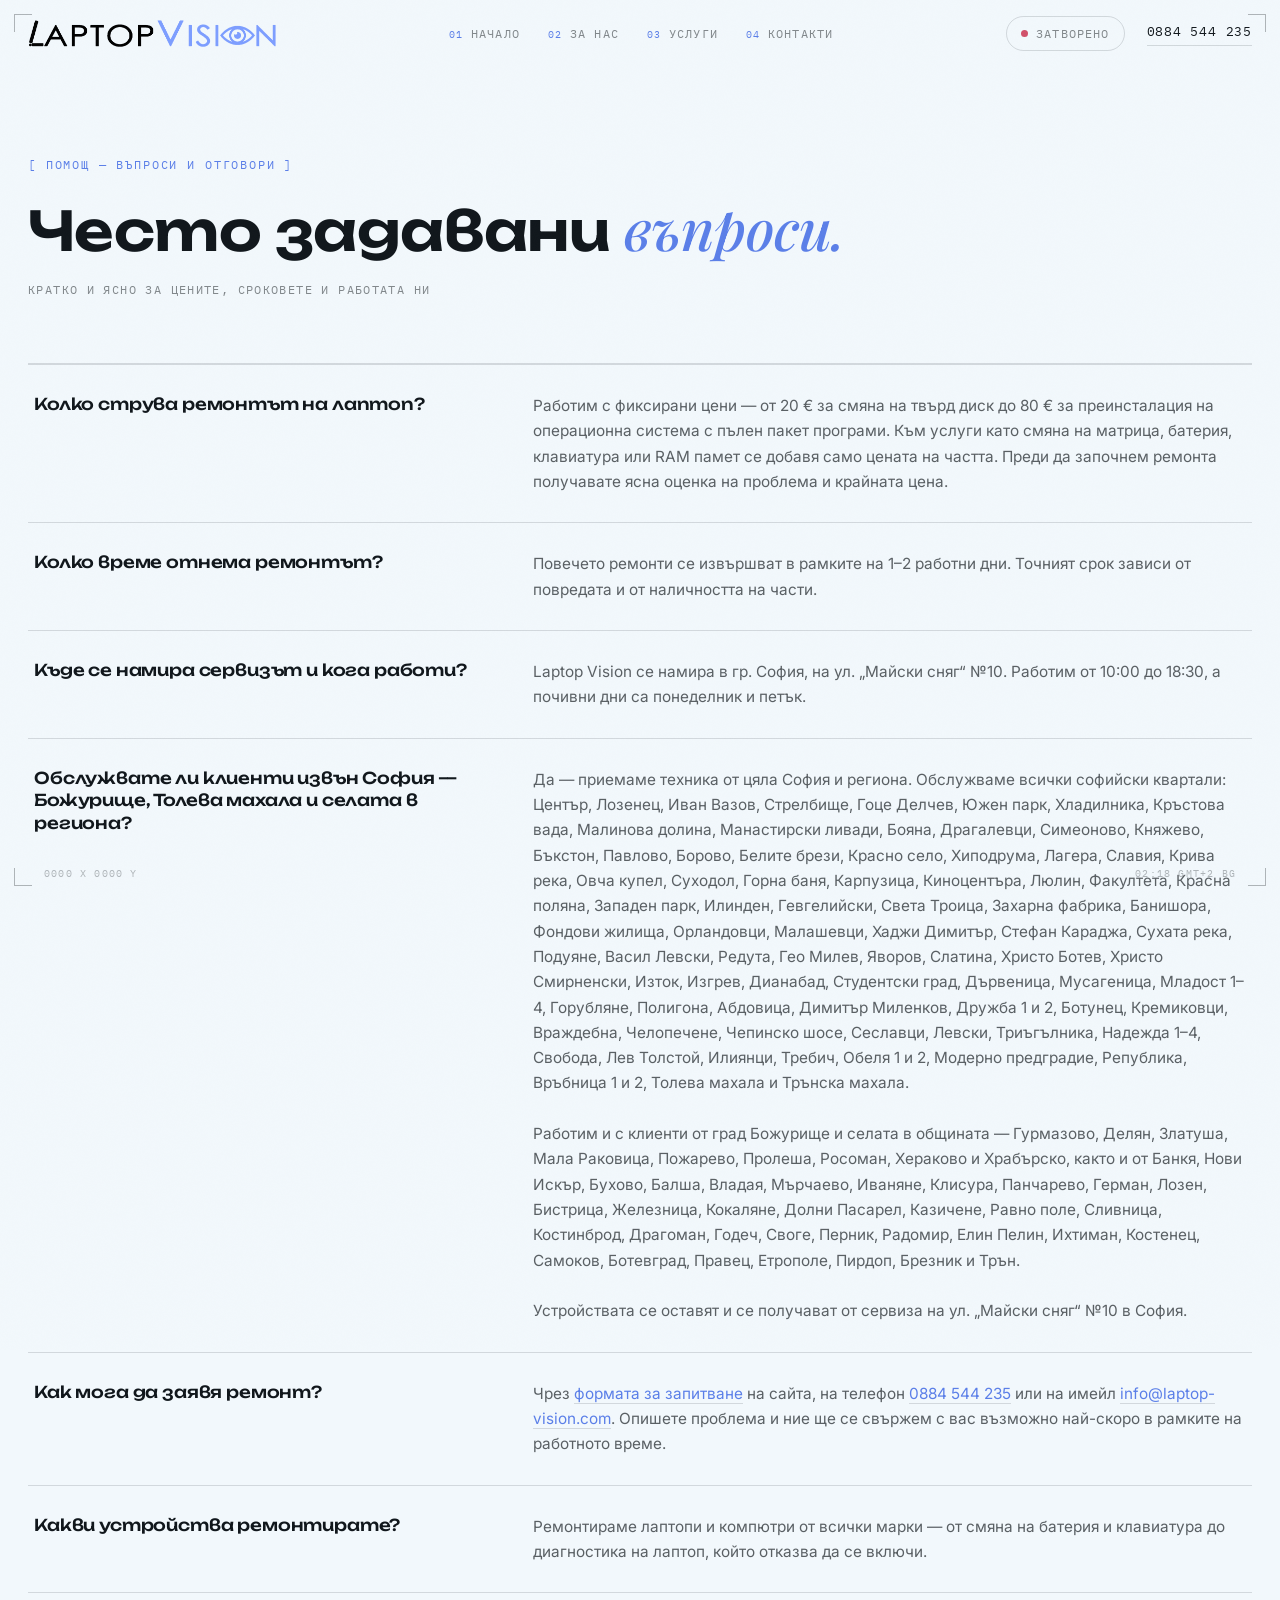
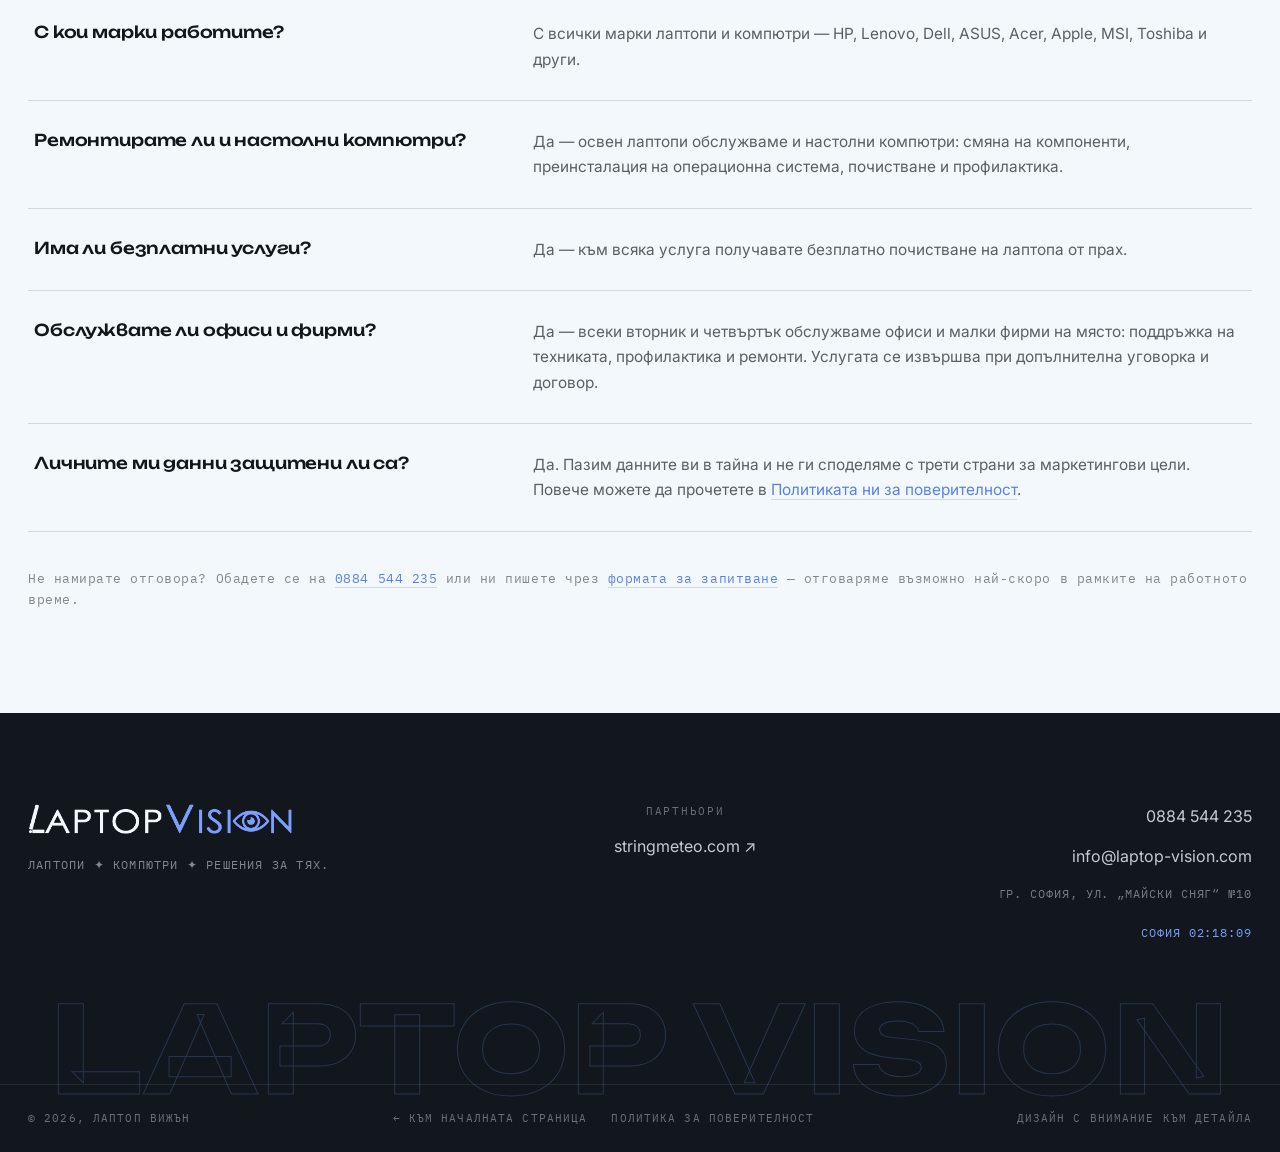
==== commit 6d838ee5: "Added a partners column in the footer." ====
--- a/faq.html
+++ b/faq.html
@@ -215,6 +215,10 @@
         <img src="assets/logo-light.png" alt="Laptop Vision" class="footer-logo" width="1914" height="231" loading="lazy" decoding="async">
         <p class="footer-slogan">Лаптопи ✦ Компютри ✦ Решения за тях.</p>
       </div>
+      <div class="footer-partners">
+        <span class="fp-label">Партньори</span>
+        <a href="https://stringmeteo.com" target="_blank" rel="noopener">stringmeteo.com ↗</a>
+      </div>
       <div class="footer-contact">
         <a href="tel:0884544235">0884 544 235</a>
         <a href="mailto:info@laptop-vision.com">info@laptop-vision.com</a>
--- a/styles.css
+++ b/styles.css
@@ -696,7 +696,7 @@
 /* ---------- Footer ---------- */
 .footer { background: var(--ink); color: var(--alice); position: relative; overflow: hidden; }
 .footer-top {
-  display: grid; grid-template-columns: 1.3fr 1fr;
+  display: grid; grid-template-columns: 1.2fr auto 1fr;
   gap: 44px; padding: clamp(60px, 7vw, 90px) 0 50px;
   position: relative; z-index: 2; align-items: start;
 }
@@ -716,6 +716,13 @@
   color: rgba(242,248,252,.45); text-transform: uppercase;
 }
 .footer-clock { margin-top: 6px; color: var(--wisteria) !important; }
+.footer-partners { display: flex; flex-direction: column; gap: 12px; justify-self: center; text-align: center; }
+.fp-label {
+  font-family: var(--font-m); font-size: 0.68rem; letter-spacing: 0.16em;
+  color: rgba(242,248,252,.4); text-transform: uppercase;
+}
+.footer-partners a { font-size: 1rem; color: rgba(242,248,252,.8); transition: color 0.3s; }
+.footer-partners a:hover { color: var(--wisteria); }
 .footer-ghost {
   font-family: var(--font-d); font-weight: 700; white-space: nowrap;
   font-size: clamp(3.4rem, 9.4vw, 9rem); line-height: 0.95;
@@ -747,7 +754,7 @@
   .about-values { grid-template-columns: 1fr 1fr; }
   .val:nth-child(2n) { border-right: 0; }
   .val { border-bottom: 1px solid var(--line-soft); padding-bottom: 24px; }
-  .footer-top { grid-template-columns: 1fr 1fr; }
+  .footer-top { grid-template-columns: 1fr auto 1fr; }
   .nav-phone { display: none; }
   .nav-call { display: inline-flex; }
   .nav-actions { gap: 14px; }
@@ -800,6 +807,7 @@
   .footer-top { grid-template-columns: 1fr; gap: 34px; }
   .footer-contact { justify-self: start; text-align: left; }
   .footer-contact a { margin-left: 0; }
+  .footer-partners { justify-self: start; text-align: left; }
   .hud-coords, .hud-time { display: none; }
 }
 
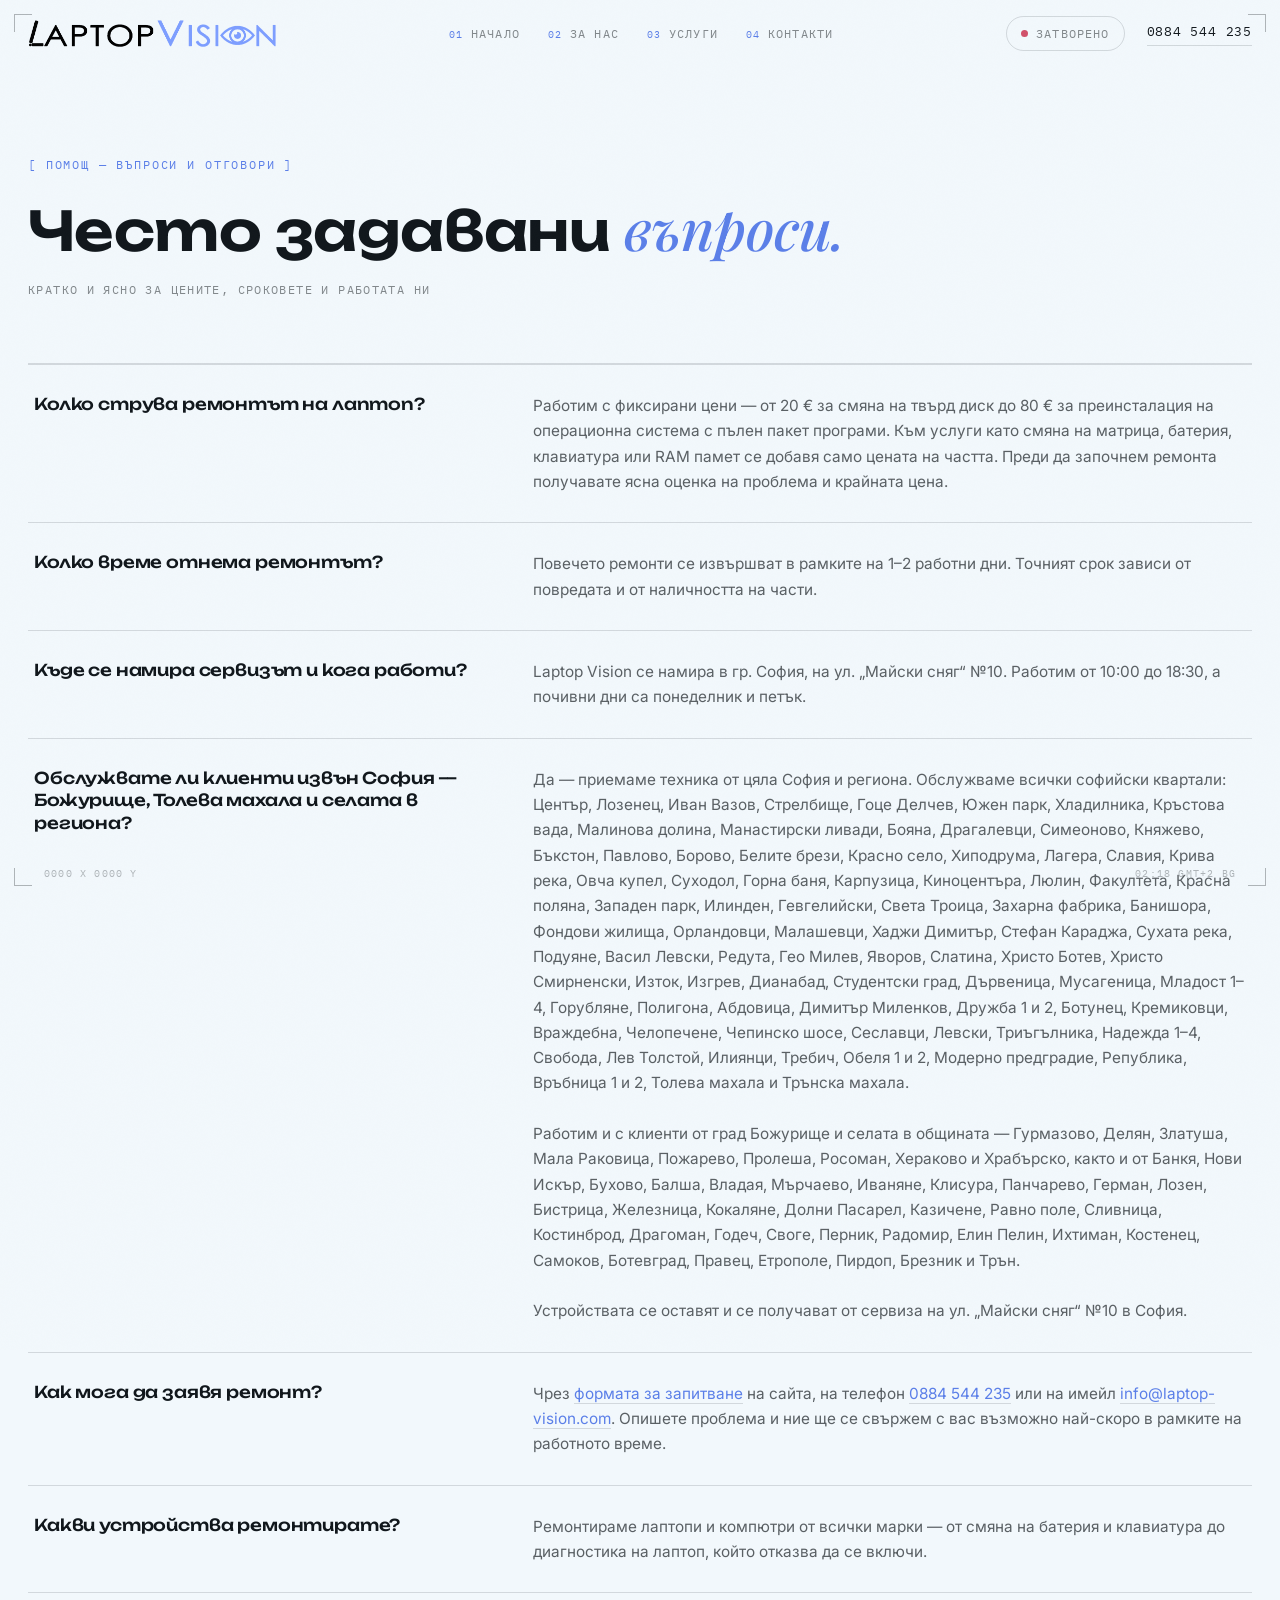
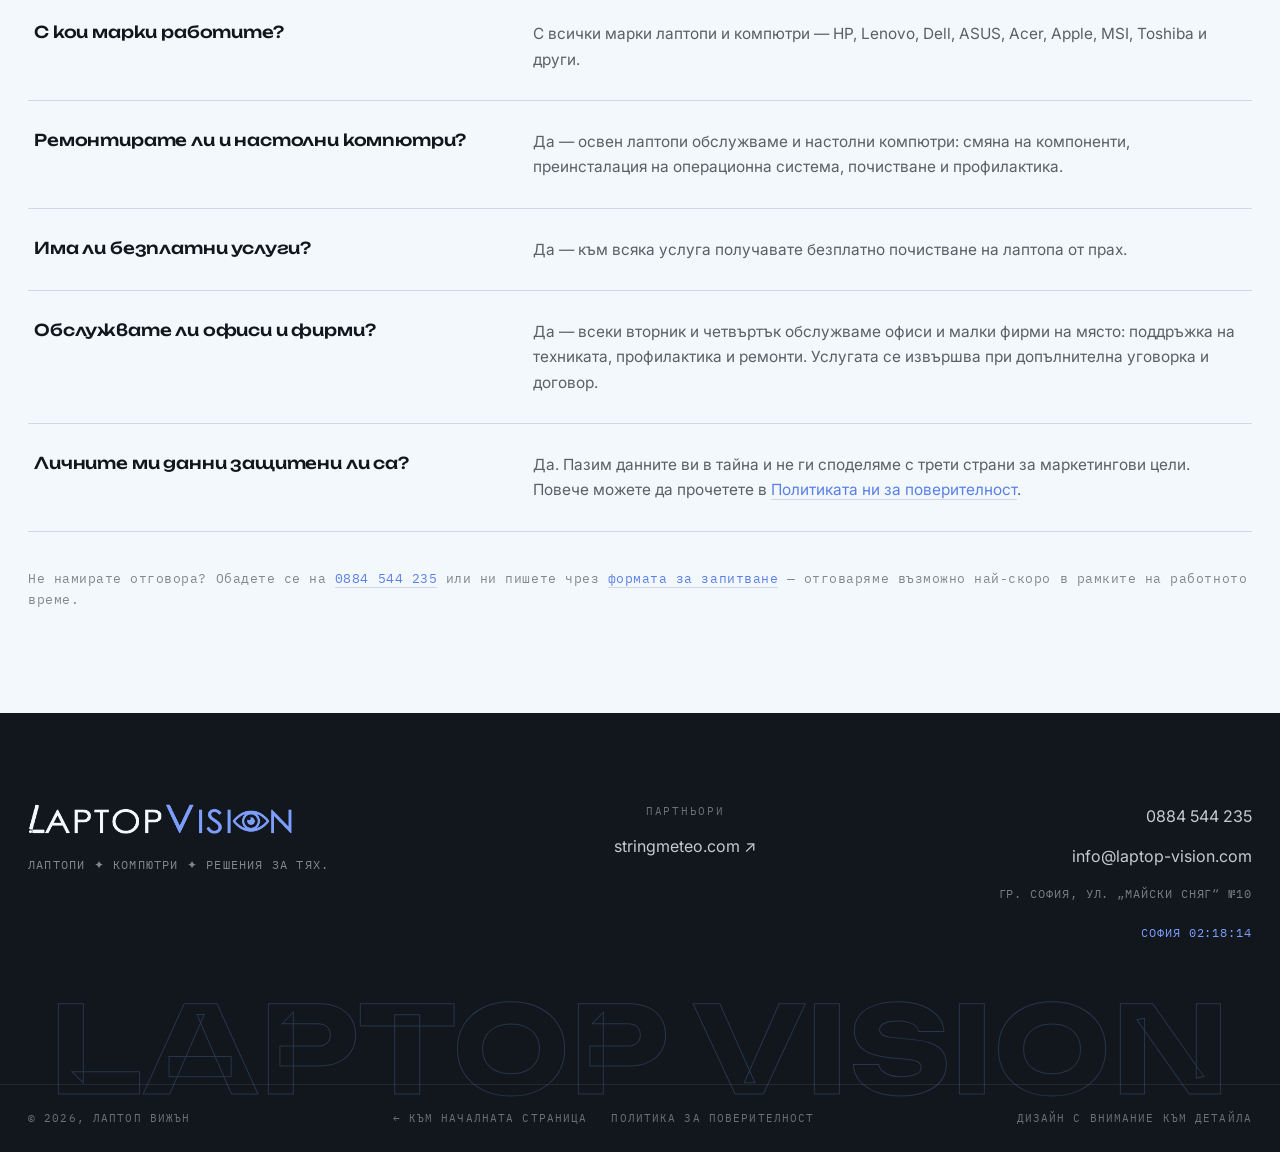
==== commit 963d571b: "Fixed caching bug." ====
--- a/faq.html
+++ b/faq.html
@@ -26,7 +26,7 @@
 <link rel="preconnect" href="https://fonts.googleapis.com">
 <link rel="preconnect" href="https://fonts.gstatic.com" crossorigin>
 <link href="https://fonts.googleapis.com/css2?family=Unbounded:wght@400;500;600;700&family=Inter:wght@400;500;600&family=IBM+Plex+Mono:wght@400;500&family=Playfair+Display:ital,wght@1,500;1,600&display=swap" rel="stylesheet">
-<link rel="stylesheet" href="styles.css">
+<link rel="stylesheet" href="styles.css?v=20261003">
 <script type="application/ld+json">
 {
   "@context": "https://schema.org",
@@ -240,6 +240,6 @@
   </div>
 </footer>
 
-<script src="script.js"></script>
+<script src="script.js?v=20261003"></script>
 </body>
 </html>
